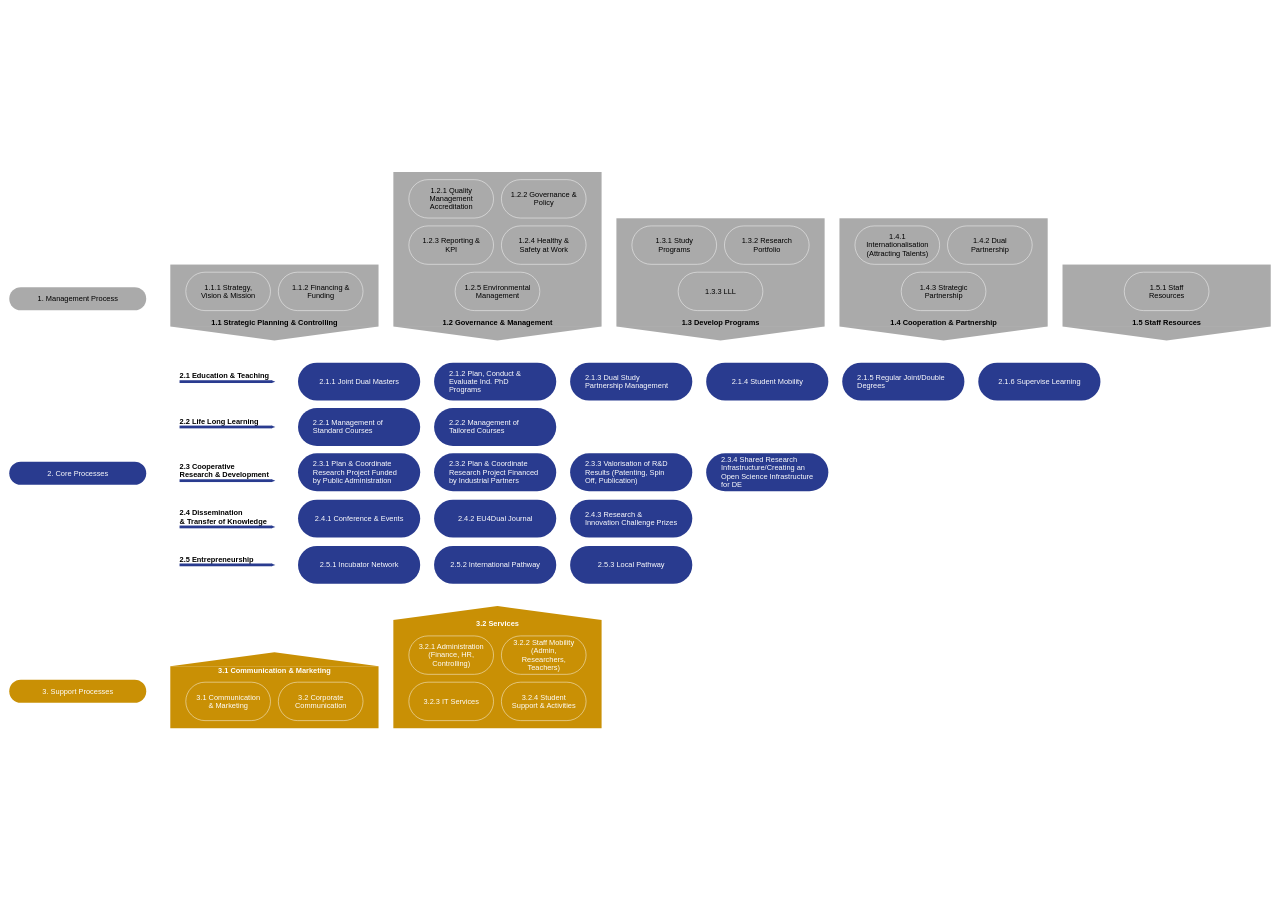
==== index.html @ f0739331 "Added links" ====
<!-- <!DOCTYPE html>
<html lang="en">
   <head>
      <meta charset="UTF-8">
      <meta name="viewport" content="width=device-width, initial-scale=1.0">
      <style>
         :root { font-family: Arial; }
         #hax { margin-bottom: 65px; }
         #hax-2 { margin-bottom: 55px; }
         * { --background-gray: #00000055; --background-yellow: #c99005; }
         a { all: unset; cursor: pointer; transition: all 0.1s ease-in-out; }
         a:hover { transform: scale(110%); box-shadow: 0px 0px 10px white; }
         p { margin: 0; padding: 0; }
         .page { display: grid; width: 100vw; grid-template-columns: 300px 1fr; gap: 3rem; }
         .chapter { padding: 16px 48px; border-radius: 3rem; background-color: var(--background-gray); margin: auto 0px; text-align: center; width: 200px; }
         .title-row { display: flex; flex-direction: row; gap: 32px; align-items: flex-end;}
         .rectangle { width: 450px; background-color: var(--background-gray); display: flex; flex-direction: column; text-align: center; }
         .rectangle-a { width: 450px; background-color: var(--background-yellow); display: flex; flex-direction: column; text-align: center; color: white; }
         .content { padding: 16px; display: flex; flex-direction: row; flex-wrap: wrap; justify-content: center; gap: 16px; }
         .content > a { border: 1px solid white; width: 500px; height: 50px; padding: 16px; border-radius: 3rem; max-width: 150px; display: flex; justify-content: center; align-items: center; }       .triangle { width: 0; height: 0; border-top: 30px solid var(--background-gray); border-right: 225px solid transparent; border-bottom: 0px solid transparent; border-left: 225px solid transparent; }
         .triangle-a { width: 0; height: 0; border-top: 0px solid transparent; border-right: 225px solid transparent; border-bottom: 30px solid var(--background-yellow); border-left: 225px solid transparent; }
         .whatever { display: flex; flex-direction: column; gap: 16px; }
         .whatever-line { display: flex; flex-direction: row; gap: 30px; }
         .whatever-title { display: flex; flex-direction: column; margin: 20px; }
         .whatever-decoration { display: flex; flex-direction: row; }
         .whatever-rect { width: 200px; height: 6px; background-color: #293b8f; }
         .whatever-triangle { width: 0; height: 0; border-top: 0px solid transparent; border-right: 3px solid transparent; border-bottom: 8px solid #293b8f; border-left: 3px solid transparent; transform: rotate(90deg) translateX(-1px); }
         .whatever-content { background-color: #293b8f; display: flex; align-items: center; justify-content: center; padding: 16px 32px; border-radius: 3rem; width: 200px; height: 50px; color: white; }
      </style>
   </head>
   <body>
      <section class="page">
         <a class="chapter" id="hax">1. Management Process</a>
         <div class="title-row">
            <div class="title-item">
               <div class="rectangle">
                  <div class="content">
                     <a href="#">1.1.1 Strategy, Vision & Mission</a>
                     <a href="#">1.1.2 Financing & Funding</a>
                  </div>
                  <p><b>1.1 Strategic Planning & Controlling</b></p>
               </div>
               <div class='triangle'></div>
            </div>
            <div class="title-item">
               <div class="rectangle">
                  <div class="content">
                     <a href="#">1.2.1 Quality Management Accreditation</a>
                     <a href="#">1.2.2 Governance & Policy</a>
                     <a href="#">1.2.3 Reporting & KPI</a>
                     <a href="#">1.2.4 Healthy & Safety at Work</a>
                     <a href="#">1.2.5 Environmental Management</a>
                  </div>
                  <p><b>1.2 Governance & Management</b></p>
               </div>
               <div class='triangle'></div>
            </div>
            <div class="title-item">
               <div class="rectangle">
                  <div class="content">
                     <a href="#">1.3.1 Study Programs</a>
                     <a href="#">1.3.2 Research Portfolio</a>
                     <a href="#">1.3.3 LLL</a>
                  </div>
                  <p><b>1.3 Develop Programs</b></p>
               </div>
               <div class='triangle'></div>
            </div>
            <div class="title-item">
               <div class="rectangle">
                  <div class="content">
                     <a href="#">1.4.1 Internationalisation (Attracting Talents)</a>
                     <a href="#">1.4.2 Dual Partnership</a>
                     <a href="#">1.4.3 Strategic Partnership</a>
                  </div>
                  <p><b>1.4 Cooperation & Partnership</b></p>
               </div>
               <div class='triangle'></div>
            </div>
            <div class="title-item">
               <div class="rectangle">
                  <div class="content">
                     <a href="#">1.5.1 Staff Resources</a>
                  </div>
                  <p><b>1.5 Staff Resources</b></p>
               </div>
               <div class='triangle'></div>
            </div>
         </div>
         <a class="chapter" style="background-color: #293b8f; color: white">2. Core Processes</a>
         <div class="whatever">
            <div class="whatever-line">
               <div class="whatever-title">
                  <p><b>2.1 Education & Teaching</b></p>
                  <div class="whatever-decoration">
                     <div class="whatever-rect"></div>
                     <div class="whatever-triangle"></div>
                  </div>
               </div>
               <a class="whatever-content">2.1.1 Joint Dual Masters</a>
               <a class="whatever-content">2.1.2 Plan, Conduct & Evaluate Ind. PhD Programs</a>
               <a class="whatever-content">2.1.3 Dual Study Partnership Management</a>
               <a class="whatever-content">2.1.4 Student Mobility</a>
               <a class="whatever-content">2.1.5 Regular Joint/Double Degrees</a>
               <a class="whatever-content">2.1.6 Supervise Learning</a>
            </div>
            <div class="whatever-line">
               <div class="whatever-title">
                  <p><b>2.2 Life Long Learning</b></p>
                  <div class="whatever-decoration">
                     <div class="whatever-rect"></div>
                     <div class="whatever-triangle"></div>
                  </div>
               </div>
               <a class="whatever-content">2.2.1 Management of Standard Courses</a>
               <a class="whatever-content">2.2.2 Management of Tailored Courses</a>
            </div>
            <div class="whatever-line">
               <div class="whatever-title">
                  <p><b>2.3 Cooperative <br>Research & Development</b></p>
                  <div class="whatever-decoration">
                     <div class="whatever-rect"></div>
                     <div class="whatever-triangle"></div>
                  </div>
               </div>
               <a class="whatever-content">2.3.1 Plan & Coordinate Research Project Funded by Public Administration</a>
               <a class="whatever-content">2.3.2 Plan & Coordinate Research Project Financed by Industrial Partners</a>
               <a class="whatever-content">2.3.3 Valorisation of R&D Results (Patenting, Spin Off, Publication)</a>
               <a class="whatever-content">2.3.4 Shared Research Infrastructure/Creating an Open Science Infrastructure for DE</a>
            </div>
            <div class="whatever-line">
               <div class="whatever-title">
                  <p><b>2.4 Dissemination <br>& Transfer of Knowledge</b></p>
                  <div class="whatever-decoration">
                     <div class="whatever-rect"></div>
                     <div class="whatever-triangle"></div>
                  </div>
               </div>
               <a class="whatever-content">2.4.1 Conference & Events</a>
               <a class="whatever-content">2.4.2 EU4Dual Journal</a>
               <a class="whatever-content">2.4.3 Research & Innovation Challenge Prizes</a>
            </div>
            <div class="whatever-line">
               <div class="whatever-title">
                  <p><b>2.5 Entrepreneurship</b></p>
                  <div class="whatever-decoration">
                     <div class="whatever-rect"></div>
                     <div class="whatever-triangle"></div>
                  </div>
               </div>
               <a class="whatever-content">2.5.1 Incubator Network</a>
               <a class="whatever-content">2.5.2 International Pathway</a>
               <a class="whatever-content">2.5.3 Local Pathway</a>
            </div>
         </div>
         <a class="chapter" id="hax-2" style="background-color: #c99005; color: white">3. Support Processes</a>
         <div class="title-row">
            <div class="title-item">
               <div class='triangle-a'></div>
               <div class="rectangle-a">
                  <p><b>3.1 Communication & Marketing</b></p>
                  <div class="content">
                     <a href="#">3.1 Communication & Marketing</a>
                     <a href="#">3.2 Corporate Communication</a>
                  </div>
               </div>
            </div>
            <div class="title-item">
               <div class='triangle-a'></div>
               <div class="rectangle-a">
                  <p><b>3.2 Services</b></p>
                  <div class="content">
                     <a href="#">3.2.1 Administration (Finance, HR, Controlling)</a>
                     <a href="#">3.2.2 Staff Mobility (Admin, Researchers, Teachers)</a>
                     <a href="#">3.2.3 IT Services</a>
                     <a href="#">3.2.4 Student Support & Activities</a>
                  </div>
               </div>
            </div>
         </div>
      </section>
   </body>
</html> -->
<!DOCTYPE html>
<html lang="en">
   <head>
      <meta charset="UTF-8">
      <meta name="viewport" content="width=device-width, initial-scale=1.0">
      <style>
         :root { font-family: Arial; }
         #hax { margin-bottom: 65px; }
         #hax-2 { margin-bottom: 55px; }
         * { --background-gray: #00000055; --background-yellow: #c99005; }
         a { all: unset; cursor: pointer; transition: all 0.1s ease-in-out; }
         a:hover { transform: scale(110%); box-shadow: 0px 0px 10px white; }
         p { margin: 0; padding: 0; }
         .container { width: 100vw; height: 100vh; display: flex; justify-content: center; align-items: center; overflow: hidden; }
         .page { display: grid; grid-template-columns: 300px 1fr; gap: 3rem; transform-origin: top left; }
         .chapter { padding: 16px 48px; border-radius: 3rem; background-color: var(--background-gray); margin: auto 0px; text-align: center; width: 200px; }
         .title-row { display: flex; flex-direction: row; gap: 32px; align-items: flex-end;}
         .rectangle { width: 450px; background-color: var(--background-gray); display: flex; flex-direction: column; text-align: center; }
         .rectangle-a { width: 450px; background-color: var(--background-yellow); display: flex; flex-direction: column; text-align: center; color: white; }
         .content { padding: 16px; display: flex; flex-direction: row; flex-wrap: wrap; justify-content: center; gap: 16px; }
         .content > a { border: 1px solid white; width: 500px; height: 50px; padding: 16px; border-radius: 3rem; max-width: 150px; display: flex; justify-content: center; align-items: center; }       
         .triangle { width: 0; height: 0; border-top: 30px solid var(--background-gray); border-right: 225px solid transparent; border-bottom: 0px solid transparent; border-left: 225px solid transparent; }
         .triangle-a { width: 0; height: 0; border-top: 0px solid transparent; border-right: 225px solid transparent; border-bottom: 30px solid var(--background-yellow); border-left: 225px solid transparent; }
         .whatever { display: flex; flex-direction: column; gap: 16px; }
         .whatever-line { display: flex; flex-direction: row; gap: 30px; }
         .whatever-title { display: flex; flex-direction: column; margin: 20px; }
         .whatever-decoration { display: flex; flex-direction: row; }
         .whatever-rect { width: 200px; height: 6px; background-color: #293b8f; }
         .whatever-triangle { width: 0; height: 0; border-top: 0px solid transparent; border-right: 3px solid transparent; border-bottom: 8px solid #293b8f; border-left: 3px solid transparent; transform: rotate(90deg) translateX(-1px); }
         .whatever-content { background-color: #293b8f; display: flex; align-items: center; justify-content: center; padding: 16px 32px; border-radius: 3rem; width: 200px; height: 50px; color: white; }
      </style>
   </head>
   <body style="overflow: hidden;">
      <div class="container">
        <section class="page" id="diagram" style="position: absolute; padding-left: 20px; padding-right: 20px;">
            <a class="chapter" id="hax">1. Management Process</a>
            <div class="title-row">
               <div class="title-item">
                  <div class="rectangle">
                     <div class="content">
                        <a target="_blank" href="https://fileshare.knowledgeinnovation.eu/external/9c829ee60c27e5a5b0c30c950144b59357e174e1a0d442379db42cd307d05ef1">1.1.1 Strategy, Vision & Mission</a>
                        <a href="#">1.1.2 Financing & Funding</a>
                     </div>
                     <p><b>1.1 Strategic Planning & Controlling</b></p>
                  </div>
                  <div class='triangle'></div>
               </div>
               <div class="title-item">
                  <div class="rectangle">
                     <div class="content">
                        <a href="#">1.2.1 Quality Management Accreditation</a>
                        <a href="#">1.2.2 Governance & Policy</a>
                        <a href="#">1.2.3 Reporting & KPI</a>
                        <a href="#">1.2.4 Healthy & Safety at Work</a>
                        <a href="#">1.2.5 Environmental Management</a>
                     </div>
                     <p><b>1.2 Governance & Management</b></p>
                  </div>
                  <div class='triangle'></div>
               </div>
               <div class="title-item">
                  <div class="rectangle">
                     <div class="content">
                        <a href="#">1.3.1 Study Programs</a>
                        <a href="#">1.3.2 Research Portfolio</a>
                        <a href="#">1.3.3 LLL</a>
                     </div>
                     <p><b>1.3 Develop Programs</b></p>
                  </div>
                  <div class='triangle'></div>
               </div>
               <div class="title-item">
                  <div class="rectangle">
                     <div class="content">
                        <a href="#">1.4.1 Internationalisation (Attracting Talents)</a>
                        <a href="#">1.4.2 Dual Partnership</a>
                        <a href="#">1.4.3 Strategic Partnership</a>
                     </div>
                     <p><b>1.4 Cooperation & Partnership</b></p>
                  </div>
                  <div class='triangle'></div>
               </div>
               <div class="title-item">
                  <div class="rectangle">
                     <div class="content">
                        <a href="#">1.5.1 Staff Resources</a>
                     </div>
                     <p><b>1.5 Staff Resources</b></p>
                  </div>
                  <div class='triangle'></div>
               </div>
            </div>
            <a class="chapter" style="background-color: #293b8f; color: white">2. Core Processes</a>
            <div class="whatever">
               <div class="whatever-line">
                  <div class="whatever-title">
                     <p><b>2.1 Education & Teaching</b></p>
                     <div class="whatever-decoration">
                        <div class="whatever-rect"></div>
                        <div class="whatever-triangle"></div>
                     </div>
                  </div>
                  <a target="_blank" class="whatever-content" href="https://fileshare.knowledgeinnovation.eu/external/0abb8feab24b6436a7f4e8a55a66211ab45d8152b959b7ec913cce53908d72fc">2.1.1 Joint Dual Masters</a>
                  <a class="whatever-content">2.1.2 Plan, Conduct & Evaluate Ind. PhD Programs</a>
                  <a class="whatever-content">2.1.3 Dual Study Partnership Management</a>
                  <a class="whatever-content">2.1.4 Student Mobility</a>
                  <a class="whatever-content">2.1.5 Regular Joint/Double Degrees</a>
                  <a class="whatever-content">2.1.6 Supervise Learning</a>
               </div>
               <div class="whatever-line">
                  <div class="whatever-title">
                     <p><b>2.2 Life Long Learning</b></p>
                     <div class="whatever-decoration">
                        <div class="whatever-rect"></div>
                        <div class="whatever-triangle"></div>
                     </div>
                  </div>
                  <a class="whatever-content">2.2.1 Management of Standard Courses</a>
                  <a class="whatever-content">2.2.2 Management of Tailored Courses</a>
               </div>
               <div class="whatever-line">
                  <div class="whatever-title">
                     <p><b>2.3 Cooperative <br>Research & Development</b></p>
                     <div class="whatever-decoration">
                        <div class="whatever-rect"></div>
                        <div class="whatever-triangle"></div>
                     </div>
                  </div>
                  <a class="whatever-content">2.3.1 Plan & Coordinate Research Project Funded by Public Administration</a>
                  <a class="whatever-content">2.3.2 Plan & Coordinate Research Project Financed by Industrial Partners</a>
                  <a class="whatever-content">2.3.3 Valorisation of R&D Results (Patenting, Spin Off, Publication)</a>
                  <a class="whatever-content">2.3.4 Shared Research Infrastructure/Creating an Open Science Infrastructure for DE</a>
               </div>
               <div class="whatever-line">
                  <div class="whatever-title">
                     <p><b>2.4 Dissemination <br>& Transfer of Knowledge</b></p>
                     <div class="whatever-decoration">
                        <div class="whatever-rect"></div>
                        <div class="whatever-triangle"></div>
                     </div>
                  </div>
                  <a class="whatever-content">2.4.1 Conference & Events</a>
                  <a class="whatever-content">2.4.2 EU4Dual Journal</a>
                  <a class="whatever-content">2.4.3 Research & Innovation Challenge Prizes</a>
               </div>
               <div class="whatever-line">
                  <div class="whatever-title">
                     <p><b>2.5 Entrepreneurship</b></p>
                     <div class="whatever-decoration">
                        <div class="whatever-rect"></div>
                        <div class="whatever-triangle"></div>
                     </div>
                  </div>
                  <a class="whatever-content">2.5.1 Incubator Network</a>
                  <a class="whatever-content">2.5.2 International Pathway</a>
                  <a class="whatever-content">2.5.3 Local Pathway</a>
               </div>
            </div>
            <a class="chapter" id="hax-2" style="background-color: #c99005; color: white">3. Support Processes</a>
            <div class="title-row">
               <div class="title-item">
                  <div class='triangle-a'></div>
                  <div class="rectangle-a">
                     <p><b>3.1 Communication & Marketing</b></p>
                     <div class="content">
                        <a href="#">3.1 Communication & Marketing</a>
                        <a href="#">3.2 Corporate Communication</a>
                     </div>
                  </div>
               </div>
               <div class="title-item">
                  <div class='triangle-a'></div>
                  <div class="rectangle-a">
                     <p><b>3.2 Services</b></p>
                     <div class="content">
                        <a href="#">3.2.1 Administration (Finance, HR, Controlling)</a>
                        <a href="#">3.2.2 Staff Mobility (Admin, Researchers, Teachers)</a>
                        <a href="#">3.2.3 IT Services</a>
                        <a href="#">3.2.4 Student Support & Activities</a>
                     </div>
                  </div>
               </div>
            </div>
         </section>
      </div>
      <script>
        function resizeDiagram() {
            const diagram = document.getElementById('diagram');
            const container = document.querySelector('.container');
            
            const scaleX = container.clientWidth / diagram.scrollWidth;
            const scaleY = container.clientHeight / diagram.scrollHeight;
            const scale = Math.min(scaleX, scaleY);
            
            diagram.style.transform = `scale(${scale})`;
            diagram.style.left = `${(container.clientWidth - diagram.scrollWidth * scale) / 2}px`;
            diagram.style.top = `${(container.clientHeight - diagram.scrollHeight * scale) / 2}px`;
        }

        window.addEventListener('resize', resizeDiagram);
        window.addEventListener('load', resizeDiagram);
      </script>
   </body>
</html>
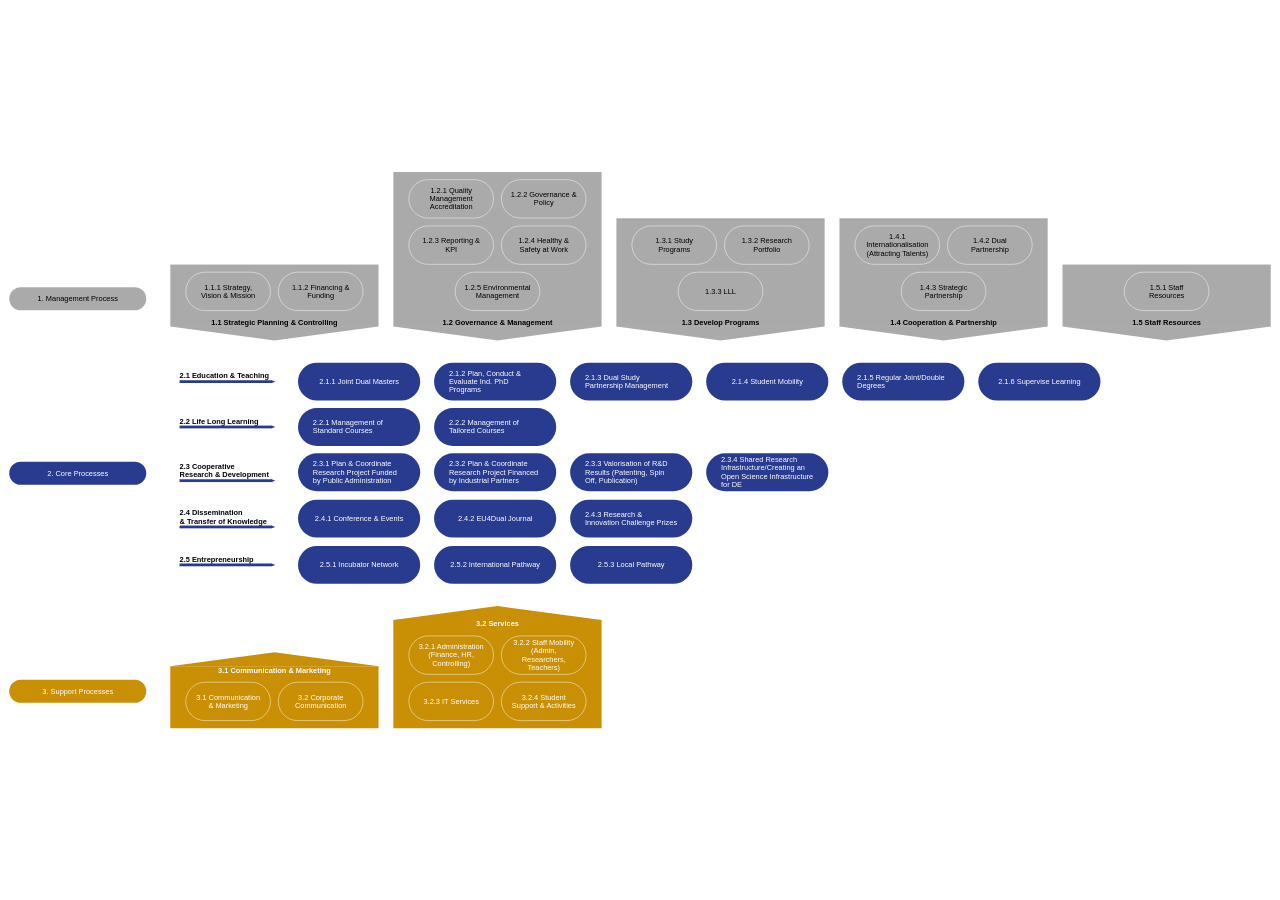
==== commit 979ba5c6: "Added modal" ====
--- a/index.html
+++ b/index.html
@@ -183,190 +183,217 @@
 </html> -->
 <!DOCTYPE html>
 <html lang="en">
-   <head>
-      <meta charset="UTF-8">
-      <meta name="viewport" content="width=device-width, initial-scale=1.0">
-      <style>
-         :root { font-family: Arial; }
-         #hax { margin-bottom: 65px; }
-         #hax-2 { margin-bottom: 55px; }
-         * { --background-gray: #00000055; --background-yellow: #c99005; }
-         a { all: unset; cursor: pointer; transition: all 0.1s ease-in-out; }
-         a:hover { transform: scale(110%); box-shadow: 0px 0px 10px white; }
-         p { margin: 0; padding: 0; }
-         .container { width: 100vw; height: 100vh; display: flex; justify-content: center; align-items: center; overflow: hidden; }
-         .page { display: grid; grid-template-columns: 300px 1fr; gap: 3rem; transform-origin: top left; }
-         .chapter { padding: 16px 48px; border-radius: 3rem; background-color: var(--background-gray); margin: auto 0px; text-align: center; width: 200px; }
-         .title-row { display: flex; flex-direction: row; gap: 32px; align-items: flex-end;}
-         .rectangle { width: 450px; background-color: var(--background-gray); display: flex; flex-direction: column; text-align: center; }
-         .rectangle-a { width: 450px; background-color: var(--background-yellow); display: flex; flex-direction: column; text-align: center; color: white; }
-         .content { padding: 16px; display: flex; flex-direction: row; flex-wrap: wrap; justify-content: center; gap: 16px; }
-         .content > a { border: 1px solid white; width: 500px; height: 50px; padding: 16px; border-radius: 3rem; max-width: 150px; display: flex; justify-content: center; align-items: center; }       
-         .triangle { width: 0; height: 0; border-top: 30px solid var(--background-gray); border-right: 225px solid transparent; border-bottom: 0px solid transparent; border-left: 225px solid transparent; }
-         .triangle-a { width: 0; height: 0; border-top: 0px solid transparent; border-right: 225px solid transparent; border-bottom: 30px solid var(--background-yellow); border-left: 225px solid transparent; }
-         .whatever { display: flex; flex-direction: column; gap: 16px; }
-         .whatever-line { display: flex; flex-direction: row; gap: 30px; }
-         .whatever-title { display: flex; flex-direction: column; margin: 20px; }
-         .whatever-decoration { display: flex; flex-direction: row; }
-         .whatever-rect { width: 200px; height: 6px; background-color: #293b8f; }
-         .whatever-triangle { width: 0; height: 0; border-top: 0px solid transparent; border-right: 3px solid transparent; border-bottom: 8px solid #293b8f; border-left: 3px solid transparent; transform: rotate(90deg) translateX(-1px); }
-         .whatever-content { background-color: #293b8f; display: flex; align-items: center; justify-content: center; padding: 16px 32px; border-radius: 3rem; width: 200px; height: 50px; color: white; }
-      </style>
-   </head>
-   <body style="overflow: hidden;">
-      <div class="container">
-        <section class="page" id="diagram" style="position: absolute; padding-left: 20px; padding-right: 20px;">
+<head>
+    <meta charset="UTF-8">
+    <meta name="viewport" content="width=device-width, initial-scale=1.0">
+    <title>Process Diagram with Links</title>
+    <style>
+      :root { font-family: Arial; }
+      #hax { margin-bottom: 65px; }
+      #hax-2 { margin-bottom: 55px; }
+      * { --background-gray: #00000055; --background-yellow: #c99005; box-sizing: border-box; margin: 0; padding: 0; }
+      a { all: unset; cursor: pointer; transition: all 0.1s ease-in-out; }
+      a:hover { transform: scale(110%); box-shadow: 0px 0px 10px white; }
+      p { margin: 0; padding: 0; }
+      .container { width: 100vw; height: 100vh; display: flex; justify-content: center; align-items: center; overflow: hidden; }
+      .page { display: grid; grid-template-columns: 300px 1fr; gap: 3rem; transform-origin: top left; position: absolute; padding-left: 20px; padding-right: 20px; }
+      .chapter { padding: 16px 48px; border-radius: 3rem; background-color: var(--background-gray); margin: auto 0px; text-align: center; width: 200px; }
+      .title-row { display: flex; flex-direction: row; gap: 32px; align-items: flex-end; }
+      .rectangle { width: 450px; background-color: var(--background-gray); display: flex; flex-direction: column; text-align: center; }
+      .rectangle-a { width: 450px; background-color: var(--background-yellow); display: flex; flex-direction: column; text-align: center; color: white; }
+      .content { padding: 16px; display: flex; flex-direction: row; flex-wrap: wrap; justify-content: center; gap: 16px; }
+      .content > a { border: 1px solid white; width: 500px; height: 50px; padding: 16px; border-radius: 3rem; max-width: 150px; display: flex; justify-content: center; align-items: center; }
+      .triangle { width: 0; height: 0; border-top: 30px solid var(--background-gray); border-right: 225px solid transparent; border-bottom: 0px solid transparent; border-left: 225px solid transparent; }
+      .triangle-a { width: 0; height: 0; border-top: 0px solid transparent; border-right: 225px solid transparent; border-bottom: 30px solid var(--background-yellow); border-left: 225px solid transparent; }
+      .whatever { display: flex; flex-direction: column; gap: 16px; }
+      .whatever-line { display: flex; flex-direction: row; gap: 30px; }
+      .whatever-title { display: flex; flex-direction: column; margin: 20px; }
+      .whatever-decoration { display: flex; flex-direction: row; }
+      .whatever-rect { width: 200px; height: 6px; background-color: #293b8f; }
+      .whatever-triangle { width: 0; height: 0; border-top: 0px solid transparent; border-right: 3px solid transparent; border-bottom: 8px solid #293b8f; border-left: 3px solid transparent; transform: rotate(90deg) translateX(-1px); }
+      .whatever-content { background-color: #293b8f; display: flex; align-items: center; justify-content: center; padding: 16px 32px; border-radius: 3rem; width: 200px; height: 50px; color: white; }
+      #linkModal {
+        display: none; position: fixed; z-index: 1000; left: 0; top: 0; width: 100%; height: 100%; background-color: rgba(0,0,0,0.5); justify-content: center; align-items: center;
+      }
+      .modal-content {
+        background-color: white; padding: 20px; border-radius: 10px; width: 90%; max-width: 500px; max-height: 80%; overflow-y: auto; position: relative; box-shadow: 0 4px 6px rgba(0,0,0,0.1);
+      }
+      .modal-close {
+        position: absolute; top: 10px; right: 10px; font-size: 24px; color: #888; cursor: pointer; transition: color 0.3s ease;
+      }
+      .modal-close:hover { color: #333; }
+      .modal-links { display: flex; flex-direction: column; gap: 10px; margin-top: 20px; }
+      .modal-link { background-color: #f1f1f1; padding: 10px; border-radius: 5px; display: flex; justify-content: space-between; align-items: center; transition: background-color 0.3s ease; }
+      .modal-link:hover { background-color: #e1e1e1; }
+      .modal-link a { color: #0066cc; text-decoration: underline; cursor: pointer; margin-right: 10px; transition: color 0.3s ease; }
+      .modal-link a:hover { color: #004080; }
+   </style>
+</head>
+<body>
+    <div class="container">
+        <section class="page" id="diagram">
             <a class="chapter" id="hax">1. Management Process</a>
             <div class="title-row">
-               <div class="title-item">
-                  <div class="rectangle">
-                     <div class="content">
-                        <a target="_blank" href="https://fileshare.knowledgeinnovation.eu/external/9c829ee60c27e5a5b0c30c950144b59357e174e1a0d442379db42cd307d05ef1">1.1.1 Strategy, Vision & Mission</a>
-                        <a href="#">1.1.2 Financing & Funding</a>
-                     </div>
-                     <p><b>1.1 Strategic Planning & Controlling</b></p>
-                  </div>
-                  <div class='triangle'></div>
-               </div>
-               <div class="title-item">
-                  <div class="rectangle">
-                     <div class="content">
-                        <a href="#">1.2.1 Quality Management Accreditation</a>
-                        <a href="#">1.2.2 Governance & Policy</a>
-                        <a href="#">1.2.3 Reporting & KPI</a>
-                        <a href="#">1.2.4 Healthy & Safety at Work</a>
-                        <a href="#">1.2.5 Environmental Management</a>
-                     </div>
-                     <p><b>1.2 Governance & Management</b></p>
-                  </div>
-                  <div class='triangle'></div>
-               </div>
-               <div class="title-item">
-                  <div class="rectangle">
-                     <div class="content">
-                        <a href="#">1.3.1 Study Programs</a>
-                        <a href="#">1.3.2 Research Portfolio</a>
-                        <a href="#">1.3.3 LLL</a>
-                     </div>
-                     <p><b>1.3 Develop Programs</b></p>
-                  </div>
-                  <div class='triangle'></div>
-               </div>
-               <div class="title-item">
-                  <div class="rectangle">
-                     <div class="content">
-                        <a href="#">1.4.1 Internationalisation (Attracting Talents)</a>
-                        <a href="#">1.4.2 Dual Partnership</a>
-                        <a href="#">1.4.3 Strategic Partnership</a>
-                     </div>
-                     <p><b>1.4 Cooperation & Partnership</b></p>
-                  </div>
-                  <div class='triangle'></div>
-               </div>
-               <div class="title-item">
-                  <div class="rectangle">
-                     <div class="content">
-                        <a href="#">1.5.1 Staff Resources</a>
-                     </div>
-                     <p><b>1.5 Staff Resources</b></p>
-                  </div>
-                  <div class='triangle'></div>
-               </div>
+                <div class="title-item">
+                    <div class="rectangle">
+                        <div class="content">
+                            <a data-key="1.1.1" target="_blank" href="https://fileshare.knowledgeinnovation.eu/external/b587c12c68248e792af0cd99806b8de2a6d958f7f4430152c05e2ea12c6bc5f3">1.1.1 Strategy, Vision & Mission</a>
+                            <a href="#">1.1.2 Financing & Funding</a>
+                        </div>
+                        <p><b>1.1 Strategic Planning & Controlling</b></p>
+                    </div>
+                    <div class='triangle'></div>
+                </div>
+                <div class="title-item">
+                    <div class="rectangle">
+                        <div class="content">
+                            <a href="#">1.2.1 Quality Management Accreditation</a>
+                            <a data-key="1.2.2" target="_blank" href="https://fileshare.knowledgeinnovation.eu/external/050dc7006d71ec555f87d5dc7ec9e70d5518cea17c7914e35cddfc36fe07c246">1.2.2 Governance & Policy</a>
+                            <a href="#">1.2.3 Reporting & KPI</a>
+                            <a href="#">1.2.4 Healthy & Safety at Work</a>
+                            <a href="#">1.2.5 Environmental Management</a>
+                        </div>
+                        <p><b>1.2 Governance & Management</b></p>
+                    </div>
+                    <div class='triangle'></div>
+                </div>
+                <div class="title-item">
+                    <div class="rectangle">
+                        <div class="content">
+                            <a href="#">1.3.1 Study Programs</a>
+                            <a href="#">1.3.2 Research Portfolio</a>
+                            <a href="#">1.3.3 LLL</a>
+                        </div>
+                        <p><b>1.3 Develop Programs</b></p>
+                    </div>
+                    <div class='triangle'></div>
+                </div>
+                <div class="title-item">
+                    <div class="rectangle">
+                        <div class="content">
+                            <a href="#">1.4.1 Internationalisation (Attracting Talents)</a>
+                            <a href="#">1.4.2 Dual Partnership</a>
+                            <a href="#">1.4.3 Strategic Partnership</a>
+                        </div>
+                        <p><b>1.4 Cooperation & Partnership</b></p>
+                    </div>
+                    <div class='triangle'></div>
+                </div>
+                <div class="title-item">
+                    <div class="rectangle">
+                        <div class="content">
+                            <a href="#">1.5.1 Staff Resources</a>
+                        </div>
+                        <p><b>1.5 Staff Resources</b></p>
+                    </div>
+                    <div class='triangle'></div>
+                </div>
             </div>
             <a class="chapter" style="background-color: #293b8f; color: white">2. Core Processes</a>
             <div class="whatever">
-               <div class="whatever-line">
-                  <div class="whatever-title">
-                     <p><b>2.1 Education & Teaching</b></p>
-                     <div class="whatever-decoration">
-                        <div class="whatever-rect"></div>
-                        <div class="whatever-triangle"></div>
-                     </div>
-                  </div>
-                  <a target="_blank" class="whatever-content" href="https://fileshare.knowledgeinnovation.eu/external/0abb8feab24b6436a7f4e8a55a66211ab45d8152b959b7ec913cce53908d72fc">2.1.1 Joint Dual Masters</a>
-                  <a class="whatever-content">2.1.2 Plan, Conduct & Evaluate Ind. PhD Programs</a>
-                  <a class="whatever-content">2.1.3 Dual Study Partnership Management</a>
-                  <a class="whatever-content">2.1.4 Student Mobility</a>
-                  <a class="whatever-content">2.1.5 Regular Joint/Double Degrees</a>
-                  <a class="whatever-content">2.1.6 Supervise Learning</a>
-               </div>
-               <div class="whatever-line">
-                  <div class="whatever-title">
-                     <p><b>2.2 Life Long Learning</b></p>
-                     <div class="whatever-decoration">
-                        <div class="whatever-rect"></div>
-                        <div class="whatever-triangle"></div>
-                     </div>
-                  </div>
-                  <a class="whatever-content">2.2.1 Management of Standard Courses</a>
-                  <a class="whatever-content">2.2.2 Management of Tailored Courses</a>
-               </div>
-               <div class="whatever-line">
-                  <div class="whatever-title">
-                     <p><b>2.3 Cooperative <br>Research & Development</b></p>
-                     <div class="whatever-decoration">
-                        <div class="whatever-rect"></div>
-                        <div class="whatever-triangle"></div>
-                     </div>
-                  </div>
-                  <a class="whatever-content">2.3.1 Plan & Coordinate Research Project Funded by Public Administration</a>
-                  <a class="whatever-content">2.3.2 Plan & Coordinate Research Project Financed by Industrial Partners</a>
-                  <a class="whatever-content">2.3.3 Valorisation of R&D Results (Patenting, Spin Off, Publication)</a>
-                  <a class="whatever-content">2.3.4 Shared Research Infrastructure/Creating an Open Science Infrastructure for DE</a>
-               </div>
-               <div class="whatever-line">
-                  <div class="whatever-title">
-                     <p><b>2.4 Dissemination <br>& Transfer of Knowledge</b></p>
-                     <div class="whatever-decoration">
-                        <div class="whatever-rect"></div>
-                        <div class="whatever-triangle"></div>
-                     </div>
-                  </div>
-                  <a class="whatever-content">2.4.1 Conference & Events</a>
-                  <a class="whatever-content">2.4.2 EU4Dual Journal</a>
-                  <a class="whatever-content">2.4.3 Research & Innovation Challenge Prizes</a>
-               </div>
-               <div class="whatever-line">
-                  <div class="whatever-title">
-                     <p><b>2.5 Entrepreneurship</b></p>
-                     <div class="whatever-decoration">
-                        <div class="whatever-rect"></div>
-                        <div class="whatever-triangle"></div>
-                     </div>
-                  </div>
-                  <a class="whatever-content">2.5.1 Incubator Network</a>
-                  <a class="whatever-content">2.5.2 International Pathway</a>
-                  <a class="whatever-content">2.5.3 Local Pathway</a>
-               </div>
+                <div class="whatever-line">
+                    <div class="whatever-title">
+                        <p><b>2.1 Education & Teaching</b></p>
+                        <div class="whatever-decoration">
+                            <div class="whatever-rect"></div>
+                            <div class="whatever-triangle"></div>
+                        </div>
+                    </div>
+                    <a data-key="2.1.1" target="_blank" class="whatever-content" href="https://fileshare.knowledgeinnovation.eu/external/e97f978605a9378744b12cbf399be72f5417968731012fa6cbaba03312016c80">2.1.1 Joint Dual Masters</a>
+                    <a class="whatever-content">2.1.2 Plan, Conduct & Evaluate Ind. PhD Programs</a>
+                    <a class="whatever-content">2.1.3 Dual Study Partnership Management</a>
+                    <a class="whatever-content">2.1.4 Student Mobility</a>
+                    <a class="whatever-content">2.1.5 Regular Joint/Double Degrees</a>
+                    <a class="whatever-content">2.1.6 Supervise Learning</a>
+                </div>
+                <div class="whatever-line">
+                    <div class="whatever-title">
+                        <p><b>2.2 Life Long Learning</b></p>
+                        <div class="whatever-decoration">
+                            <div class="whatever-rect"></div>
+                            <div class="whatever-triangle"></div>
+                        </div>
+                    </div>
+                    <a data-key="2.2.1" target="_blank" class="whatever-content" href="https://fileshare.knowledgeinnovation.eu/external/06f22ed6d09f690c40f06ab558d63f2e69f3c1742e40fa6645feda421753c903">2.2.1 Management of Standard Courses</a>
+                    <a class="whatever-content">2.2.2 Management of Tailored Courses</a>
+                </div>
+                <div class="whatever-line">
+                    <div class="whatever-title">
+                        <p><b>2.3 Cooperative <br>Research & Development</b></p>
+                        <div class="whatever-decoration">
+                            <div class="whatever-rect"></div>
+                            <div class="whatever-triangle"></div>
+                        </div>
+                    </div>
+                    <a class="whatever-content">2.3.1 Plan & Coordinate Research Project Funded by Public Administration</a>
+                    <a class="whatever-content">2.3.2 Plan & Coordinate Research Project Financed by Industrial Partners</a>
+                    <a class="whatever-content">2.3.3 Valorisation of R&D Results (Patenting, Spin Off, Publication)</a>
+                    <a class="whatever-content">2.3.4 Shared Research Infrastructure/Creating an Open Science Infrastructure for DE</a>
+                </div>
+                <div class="whatever-line">
+                    <div class="whatever-title">
+                        <p><b>2.4 Dissemination <br>& Transfer of Knowledge</b></p>
+                        <div class="whatever-decoration">
+                            <div class="whatever-rect"></div>
+                            <div class="whatever-triangle"></div>
+                        </div>
+                    </div>
+                    <a class="whatever-content">2.4.1 Conference & Events</a>
+                    <a class="whatever-content">2.4.2 EU4Dual Journal</a>
+                    <a class="whatever-content">2.4.3 Research & Innovation Challenge Prizes</a>
+                </div>
+                <div class="whatever-line">
+                    <div class="whatever-title">
+                        <p><b>2.5 Entrepreneurship</b></p>
+                        <div class="whatever-decoration">
+                            <div class="whatever-rect"></div>
+                            <div class="whatever-triangle"></div>
+                        </div>
+                    </div>
+                    <a class="whatever-content">2.5.1 Incubator Network</a>
+                    <a class="whatever-content">2.5.2 International Pathway</a>
+                    <a class="whatever-content">2.5.3 Local Pathway</a>
+                </div>
             </div>
             <a class="chapter" id="hax-2" style="background-color: #c99005; color: white">3. Support Processes</a>
             <div class="title-row">
-               <div class="title-item">
-                  <div class='triangle-a'></div>
-                  <div class="rectangle-a">
-                     <p><b>3.1 Communication & Marketing</b></p>
-                     <div class="content">
-                        <a href="#">3.1 Communication & Marketing</a>
-                        <a href="#">3.2 Corporate Communication</a>
-                     </div>
-                  </div>
-               </div>
-               <div class="title-item">
-                  <div class='triangle-a'></div>
-                  <div class="rectangle-a">
-                     <p><b>3.2 Services</b></p>
-                     <div class="content">
-                        <a href="#">3.2.1 Administration (Finance, HR, Controlling)</a>
-                        <a href="#">3.2.2 Staff Mobility (Admin, Researchers, Teachers)</a>
-                        <a href="#">3.2.3 IT Services</a>
-                        <a href="#">3.2.4 Student Support & Activities</a>
-                     </div>
-                  </div>
-               </div>
-            </div>
-         </section>
-      </div>
-      <script>
+                <div class="title-item">
+                    <div class='triangle-a'></div>
+                    <div class="rectangle-a">
+                        <p><b>3.1 Communication & Marketing</b></p>
+                        <div class="content">
+                            <a href="#">3.1 Communication & Marketing</a>
+                            <a href="#">3.2 Corporate Communication</a>
+                        </div>
+                    </div>
+                </div>
+                <div class="title-item">
+                    <div class='triangle-a'></div>
+                    <div class="rectangle-a">
+                        <p><b>3.2 Services</b></p>
+                        <div class="content">
+                            <a href="#">3.2.1 Administration (Finance, HR, Controlling)</a>
+                            <a href="#">3.2.2 Staff Mobility (Admin, Researchers, Teachers)</a>
+                            <a href="#">3.2.3 IT Services</a>
+                            <a href="#">3.2.4 Student Support & Activities</a>
+                        </div>
+                    </div>
+                </div>
+            </div>
+        </section>
+    </div>
+
+    <!-- Link Modal -->
+    <div id="linkModal">
+        <div class="modal-content">
+            <span class="modal-close" onclick="closeModal()">&times;</span>
+            <h2 id="modalTitle">Links</h2>
+            <div id="modalLinks" class="modal-links"></div>
+        </div>
+    </div>
+
+    <script>
+        // Diagram Resizing Function
         function resizeDiagram() {
             const diagram = document.getElementById('diagram');
             const container = document.querySelector('.container');
@@ -380,8 +407,88 @@
             diagram.style.top = `${(container.clientHeight - diagram.scrollHeight * scale) / 2}px`;
         }
 
+        // Link data mapping
+        const linkData = {
+            '1.1.1': [
+                'https://fileshare.knowledgeinnovation.eu/external/b587c12c68248e792af0cd99806b8de2a6d958f7f4430152c05e2ea12c6bc5f3'
+            ],
+            '1.2.2': [
+                'https://fileshare.knowledgeinnovation.eu/external/050dc7006d71ec555f87d5dc7ec9e70d5518cea17c7914e35cddfc36fe07c246',
+                'https://fileshare.knowledgeinnovation.eu/external/79b664406eec4852940c230674054d72a5fc0a90f129f6d5c8d219beee3c69de'
+            ],
+            '2.1.1': [
+                'https://fileshare.knowledgeinnovation.eu/external/e97f978605a9378744b12cbf399be72f5417968731012fa6cbaba03312016c80'
+            ],
+            '2.2.1': [
+                'https://fileshare.knowledgeinnovation.eu/external/06f22ed6d09f690c40f06ab558d63f2e69f3c1742e40fa6645feda421753c903'
+            ]
+        };
+
+        // Open Modal Function
+        function openModal(buttonText, linkKey) {
+            const modal = document.getElementById('linkModal');
+            const modalTitle = document.getElementById('modalTitle');
+            const modalLinks = document.getElementById('modalLinks');
+
+            // Set title
+            modalTitle.textContent = buttonText;
+
+            // Clear previous links
+            modalLinks.innerHTML = '';
+
+            // Add links if they exist
+            if (linkData[linkKey]) {
+                linkData[linkKey].forEach((link, index) => {
+                    const linkElement = document.createElement('div');
+                    linkElement.classList.add('modal-link');
+                    linkElement.innerHTML = `
+                        <span>Link ${index + 1}</span>
+                        <a href="${link}" target="_blank">Open Link</a>
+                    `;
+                    modalLinks.appendChild(linkElement);
+                });
+            } else {
+                const noLinksElement = document.createElement('p');
+                noLinksElement.textContent = 'No links available for this item.';
+                modalLinks.appendChild(noLinksElement);
+            }
+
+            // Show modal
+            modal.style.display = 'flex';
+        }
+
+        // Close Modal Function
+        function closeModal() {
+            const modal = document.getElementById('linkModal');
+            modal.style.display = 'none';
+        }
+
+        // Event Listeners and Initialization
+        document.addEventListener('DOMContentLoaded', () => {
+            // Add click event listeners to links with data-key attribute
+            const links = document.querySelectorAll('a[data-key]');
+            links.forEach(link => {
+                link.addEventListener('click', (e) => {
+                    e.preventDefault();
+                    const linkKey = link.getAttribute('data-key');
+                    openModal(link.textContent, linkKey);
+                });
+            });
+
+            // Close modal when clicking outside of it
+            const modal = document.getElementById('linkModal');
+            modal.addEventListener('click', (e) => {
+                if (e.target === modal) {
+                    closeModal();
+                }
+            });
+
+            // Initial diagram resize
+            resizeDiagram();
+        });
+
+        // Resize event listener
         window.addEventListener('resize', resizeDiagram);
-        window.addEventListener('load', resizeDiagram);
-      </script>
-   </body>
-</html>
+    </script>
+</body>
+</html>
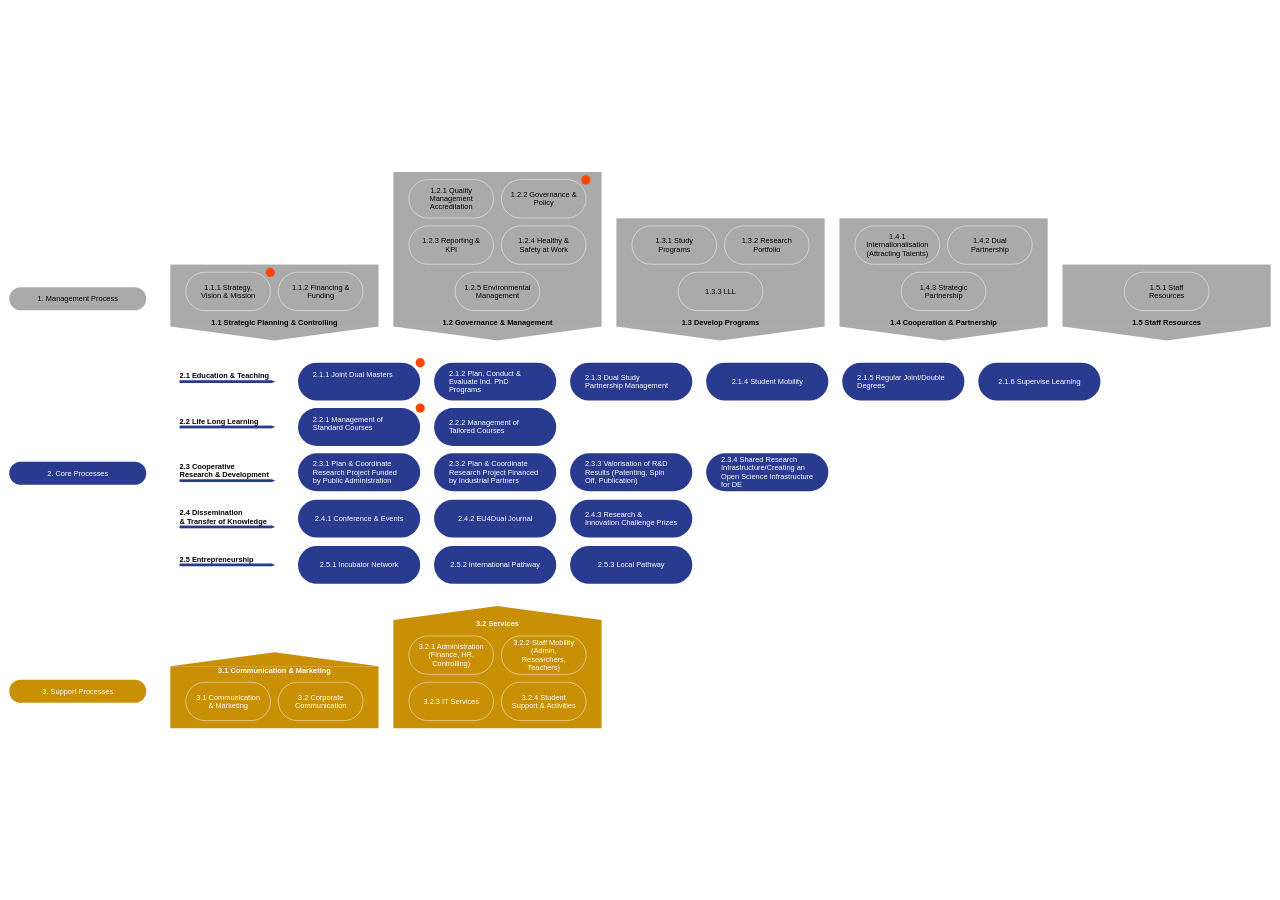
==== commit f7cc4e0a: "Update index.html" ====
--- a/index.html
+++ b/index.html
@@ -1,186 +1,3 @@
-<!-- <!DOCTYPE html>
-<html lang="en">
-   <head>
-      <meta charset="UTF-8">
-      <meta name="viewport" content="width=device-width, initial-scale=1.0">
-      <style>
-         :root { font-family: Arial; }
-         #hax { margin-bottom: 65px; }
-         #hax-2 { margin-bottom: 55px; }
-         * { --background-gray: #00000055; --background-yellow: #c99005; }
-         a { all: unset; cursor: pointer; transition: all 0.1s ease-in-out; }
-         a:hover { transform: scale(110%); box-shadow: 0px 0px 10px white; }
-         p { margin: 0; padding: 0; }
-         .page { display: grid; width: 100vw; grid-template-columns: 300px 1fr; gap: 3rem; }
-         .chapter { padding: 16px 48px; border-radius: 3rem; background-color: var(--background-gray); margin: auto 0px; text-align: center; width: 200px; }
-         .title-row { display: flex; flex-direction: row; gap: 32px; align-items: flex-end;}
-         .rectangle { width: 450px; background-color: var(--background-gray); display: flex; flex-direction: column; text-align: center; }
-         .rectangle-a { width: 450px; background-color: var(--background-yellow); display: flex; flex-direction: column; text-align: center; color: white; }
-         .content { padding: 16px; display: flex; flex-direction: row; flex-wrap: wrap; justify-content: center; gap: 16px; }
-         .content > a { border: 1px solid white; width: 500px; height: 50px; padding: 16px; border-radius: 3rem; max-width: 150px; display: flex; justify-content: center; align-items: center; }       .triangle { width: 0; height: 0; border-top: 30px solid var(--background-gray); border-right: 225px solid transparent; border-bottom: 0px solid transparent; border-left: 225px solid transparent; }
-         .triangle-a { width: 0; height: 0; border-top: 0px solid transparent; border-right: 225px solid transparent; border-bottom: 30px solid var(--background-yellow); border-left: 225px solid transparent; }
-         .whatever { display: flex; flex-direction: column; gap: 16px; }
-         .whatever-line { display: flex; flex-direction: row; gap: 30px; }
-         .whatever-title { display: flex; flex-direction: column; margin: 20px; }
-         .whatever-decoration { display: flex; flex-direction: row; }
-         .whatever-rect { width: 200px; height: 6px; background-color: #293b8f; }
-         .whatever-triangle { width: 0; height: 0; border-top: 0px solid transparent; border-right: 3px solid transparent; border-bottom: 8px solid #293b8f; border-left: 3px solid transparent; transform: rotate(90deg) translateX(-1px); }
-         .whatever-content { background-color: #293b8f; display: flex; align-items: center; justify-content: center; padding: 16px 32px; border-radius: 3rem; width: 200px; height: 50px; color: white; }
-      </style>
-   </head>
-   <body>
-      <section class="page">
-         <a class="chapter" id="hax">1. Management Process</a>
-         <div class="title-row">
-            <div class="title-item">
-               <div class="rectangle">
-                  <div class="content">
-                     <a href="#">1.1.1 Strategy, Vision & Mission</a>
-                     <a href="#">1.1.2 Financing & Funding</a>
-                  </div>
-                  <p><b>1.1 Strategic Planning & Controlling</b></p>
-               </div>
-               <div class='triangle'></div>
-            </div>
-            <div class="title-item">
-               <div class="rectangle">
-                  <div class="content">
-                     <a href="#">1.2.1 Quality Management Accreditation</a>
-                     <a href="#">1.2.2 Governance & Policy</a>
-                     <a href="#">1.2.3 Reporting & KPI</a>
-                     <a href="#">1.2.4 Healthy & Safety at Work</a>
-                     <a href="#">1.2.5 Environmental Management</a>
-                  </div>
-                  <p><b>1.2 Governance & Management</b></p>
-               </div>
-               <div class='triangle'></div>
-            </div>
-            <div class="title-item">
-               <div class="rectangle">
-                  <div class="content">
-                     <a href="#">1.3.1 Study Programs</a>
-                     <a href="#">1.3.2 Research Portfolio</a>
-                     <a href="#">1.3.3 LLL</a>
-                  </div>
-                  <p><b>1.3 Develop Programs</b></p>
-               </div>
-               <div class='triangle'></div>
-            </div>
-            <div class="title-item">
-               <div class="rectangle">
-                  <div class="content">
-                     <a href="#">1.4.1 Internationalisation (Attracting Talents)</a>
-                     <a href="#">1.4.2 Dual Partnership</a>
-                     <a href="#">1.4.3 Strategic Partnership</a>
-                  </div>
-                  <p><b>1.4 Cooperation & Partnership</b></p>
-               </div>
-               <div class='triangle'></div>
-            </div>
-            <div class="title-item">
-               <div class="rectangle">
-                  <div class="content">
-                     <a href="#">1.5.1 Staff Resources</a>
-                  </div>
-                  <p><b>1.5 Staff Resources</b></p>
-               </div>
-               <div class='triangle'></div>
-            </div>
-         </div>
-         <a class="chapter" style="background-color: #293b8f; color: white">2. Core Processes</a>
-         <div class="whatever">
-            <div class="whatever-line">
-               <div class="whatever-title">
-                  <p><b>2.1 Education & Teaching</b></p>
-                  <div class="whatever-decoration">
-                     <div class="whatever-rect"></div>
-                     <div class="whatever-triangle"></div>
-                  </div>
-               </div>
-               <a class="whatever-content">2.1.1 Joint Dual Masters</a>
-               <a class="whatever-content">2.1.2 Plan, Conduct & Evaluate Ind. PhD Programs</a>
-               <a class="whatever-content">2.1.3 Dual Study Partnership Management</a>
-               <a class="whatever-content">2.1.4 Student Mobility</a>
-               <a class="whatever-content">2.1.5 Regular Joint/Double Degrees</a>
-               <a class="whatever-content">2.1.6 Supervise Learning</a>
-            </div>
-            <div class="whatever-line">
-               <div class="whatever-title">
-                  <p><b>2.2 Life Long Learning</b></p>
-                  <div class="whatever-decoration">
-                     <div class="whatever-rect"></div>
-                     <div class="whatever-triangle"></div>
-                  </div>
-               </div>
-               <a class="whatever-content">2.2.1 Management of Standard Courses</a>
-               <a class="whatever-content">2.2.2 Management of Tailored Courses</a>
-            </div>
-            <div class="whatever-line">
-               <div class="whatever-title">
-                  <p><b>2.3 Cooperative <br>Research & Development</b></p>
-                  <div class="whatever-decoration">
-                     <div class="whatever-rect"></div>
-                     <div class="whatever-triangle"></div>
-                  </div>
-               </div>
-               <a class="whatever-content">2.3.1 Plan & Coordinate Research Project Funded by Public Administration</a>
-               <a class="whatever-content">2.3.2 Plan & Coordinate Research Project Financed by Industrial Partners</a>
-               <a class="whatever-content">2.3.3 Valorisation of R&D Results (Patenting, Spin Off, Publication)</a>
-               <a class="whatever-content">2.3.4 Shared Research Infrastructure/Creating an Open Science Infrastructure for DE</a>
-            </div>
-            <div class="whatever-line">
-               <div class="whatever-title">
-                  <p><b>2.4 Dissemination <br>& Transfer of Knowledge</b></p>
-                  <div class="whatever-decoration">
-                     <div class="whatever-rect"></div>
-                     <div class="whatever-triangle"></div>
-                  </div>
-               </div>
-               <a class="whatever-content">2.4.1 Conference & Events</a>
-               <a class="whatever-content">2.4.2 EU4Dual Journal</a>
-               <a class="whatever-content">2.4.3 Research & Innovation Challenge Prizes</a>
-            </div>
-            <div class="whatever-line">
-               <div class="whatever-title">
-                  <p><b>2.5 Entrepreneurship</b></p>
-                  <div class="whatever-decoration">
-                     <div class="whatever-rect"></div>
-                     <div class="whatever-triangle"></div>
-                  </div>
-               </div>
-               <a class="whatever-content">2.5.1 Incubator Network</a>
-               <a class="whatever-content">2.5.2 International Pathway</a>
-               <a class="whatever-content">2.5.3 Local Pathway</a>
-            </div>
-         </div>
-         <a class="chapter" id="hax-2" style="background-color: #c99005; color: white">3. Support Processes</a>
-         <div class="title-row">
-            <div class="title-item">
-               <div class='triangle-a'></div>
-               <div class="rectangle-a">
-                  <p><b>3.1 Communication & Marketing</b></p>
-                  <div class="content">
-                     <a href="#">3.1 Communication & Marketing</a>
-                     <a href="#">3.2 Corporate Communication</a>
-                  </div>
-               </div>
-            </div>
-            <div class="title-item">
-               <div class='triangle-a'></div>
-               <div class="rectangle-a">
-                  <p><b>3.2 Services</b></p>
-                  <div class="content">
-                     <a href="#">3.2.1 Administration (Finance, HR, Controlling)</a>
-                     <a href="#">3.2.2 Staff Mobility (Admin, Researchers, Teachers)</a>
-                     <a href="#">3.2.3 IT Services</a>
-                     <a href="#">3.2.4 Student Support & Activities</a>
-                  </div>
-               </div>
-            </div>
-         </div>
-      </section>
-   </body>
-</html> -->
 <!DOCTYPE html>
 <html lang="en">
 <head>
@@ -227,6 +44,26 @@
       .modal-link:hover { background-color: #e1e1e1; }
       .modal-link a { color: #0066cc; text-decoration: underline; cursor: pointer; margin-right: 10px; transition: color 0.3s ease; }
       .modal-link a:hover { color: #004080; }
+      .documents-badge {
+        position: relative;
+        display: inline-block;
+      }
+      .documents-badge::after {
+        content: attr(data-count);
+        position: absolute;
+        top: -10px;
+        right: -10px;
+        background-color: #ff4500;
+        color: white;
+        border-radius: 50%;
+        width: 20px;
+        height: 20px;
+        display: flex;
+        align-items: center;
+        justify-content: center;
+        font-size: 12px;
+        font-weight: bold;
+      }
    </style>
 </head>
 <body>
@@ -237,7 +74,7 @@
                 <div class="title-item">
                     <div class="rectangle">
                         <div class="content">
-                            <a data-key="1.1.1" target="_blank" href="https://fileshare.knowledgeinnovation.eu/external/b587c12c68248e792af0cd99806b8de2a6d958f7f4430152c05e2ea12c6bc5f3">1.1.1 Strategy, Vision & Mission</a>
+                            <a data-key="1.1.1" class="documents-badge">1.1.1 Strategy, Vision & Mission</a>
                             <a href="#">1.1.2 Financing & Funding</a>
                         </div>
                         <p><b>1.1 Strategic Planning & Controlling</b></p>
@@ -248,7 +85,7 @@
                     <div class="rectangle">
                         <div class="content">
                             <a href="#">1.2.1 Quality Management Accreditation</a>
-                            <a data-key="1.2.2" target="_blank" href="https://fileshare.knowledgeinnovation.eu/external/050dc7006d71ec555f87d5dc7ec9e70d5518cea17c7914e35cddfc36fe07c246">1.2.2 Governance & Policy</a>
+                            <a data-key="1.2.2" class="documents-badge">1.2.2 Governance & Policy</a>
                             <a href="#">1.2.3 Reporting & KPI</a>
                             <a href="#">1.2.4 Healthy & Safety at Work</a>
                             <a href="#">1.2.5 Environmental Management</a>
@@ -299,7 +136,7 @@
                             <div class="whatever-triangle"></div>
                         </div>
                     </div>
-                    <a data-key="2.1.1" target="_blank" class="whatever-content" href="https://fileshare.knowledgeinnovation.eu/external/e97f978605a9378744b12cbf399be72f5417968731012fa6cbaba03312016c80">2.1.1 Joint Dual Masters</a>
+                    <a data-key="2.1.1" class="whatever-content documents-badge">2.1.1 Joint Dual Masters</a>
                     <a class="whatever-content">2.1.2 Plan, Conduct & Evaluate Ind. PhD Programs</a>
                     <a class="whatever-content">2.1.3 Dual Study Partnership Management</a>
                     <a class="whatever-content">2.1.4 Student Mobility</a>
@@ -314,7 +151,7 @@
                             <div class="whatever-triangle"></div>
                         </div>
                     </div>
-                    <a data-key="2.2.1" target="_blank" class="whatever-content" href="https://fileshare.knowledgeinnovation.eu/external/06f22ed6d09f690c40f06ab558d63f2e69f3c1742e40fa6645feda421753c903">2.2.1 Management of Standard Courses</a>
+                    <a data-key="2.2.1" class="whatever-content documents-badge">2.2.1 Management of Standard Courses</a>
                     <a class="whatever-content">2.2.2 Management of Tailored Courses</a>
                 </div>
                 <div class="whatever-line">
@@ -387,108 +224,140 @@
     <div id="linkModal">
         <div class="modal-content">
             <span class="modal-close" onclick="closeModal()">&times;</span>
-            <h2 id="modalTitle">Links</h2>
+            <h2 id="modalTitle">Documents</h2>
             <div id="modalLinks" class="modal-links"></div>
         </div>
     </div>
 
     <script>
+        // Global variable to store document data
+        let documentData = [];
+
+        // Load the document configuration from a JSON file
+        async function loadDocumentConfig() {
+            try {
+                const response = await fetch('documents-config.json');
+                if (!response.ok) {
+                    throw new Error(`HTTP error! status: ${response.status}`);
+                }
+                const config = await response.json();
+                documentData = config.documents;
+                
+                // After loading documents, update the document counts
+                updateDocumentCounts();
+            } catch (error) {
+                console.error('Error loading document config:', error);
+            }
+        }
+
+        // Update document count badges
+        function updateDocumentCounts() {
+            // Create a counter object for each section
+            const sectionCounts = {};
+            
+            // Count documents for each section
+            documentData.forEach(doc => {
+                if (!sectionCounts[doc.sectionKey]) {
+                    sectionCounts[doc.sectionKey] = 0;
+                }
+                sectionCounts[doc.sectionKey]++;
+            });
+            
+            // Update badges
+            document.querySelectorAll('[data-key]').forEach(element => {
+                const sectionKey = element.getAttribute('data-key');
+                const count = sectionCounts[sectionKey] || 0;
+                
+                if (count > 0) {
+                    element.setAttribute('data-count', count);
+                }
+            });
+        }
+
         // Diagram Resizing Function
         function resizeDiagram() {
             const diagram = document.getElementById('diagram');
             const container = document.querySelector('.container');
-            
+
             const scaleX = container.clientWidth / diagram.scrollWidth;
             const scaleY = container.clientHeight / diagram.scrollHeight;
             const scale = Math.min(scaleX, scaleY);
-            
+
             diagram.style.transform = `scale(${scale})`;
             diagram.style.left = `${(container.clientWidth - diagram.scrollWidth * scale) / 2}px`;
             diagram.style.top = `${(container.clientHeight - diagram.scrollHeight * scale) / 2}px`;
-        }
-
-        // Link data mapping
-        const linkData = {
-            '1.1.1': [
-                'https://fileshare.knowledgeinnovation.eu/external/b587c12c68248e792af0cd99806b8de2a6d958f7f4430152c05e2ea12c6bc5f3'
-            ],
-            '1.2.2': [
-                'https://fileshare.knowledgeinnovation.eu/external/050dc7006d71ec555f87d5dc7ec9e70d5518cea17c7914e35cddfc36fe07c246',
-                'https://fileshare.knowledgeinnovation.eu/external/79b664406eec4852940c230674054d72a5fc0a90f129f6d5c8d219beee3c69de'
-            ],
-            '2.1.1': [
-                'https://fileshare.knowledgeinnovation.eu/external/e97f978605a9378744b12cbf399be72f5417968731012fa6cbaba03312016c80'
-            ],
-            '2.2.1': [
-                'https://fileshare.knowledgeinnovation.eu/external/06f22ed6d09f690c40f06ab558d63f2e69f3c1742e40fa6645feda421753c903'
-            ]
-        };
-
-        // Open Modal Function
-        function openModal(buttonText, linkKey) {
+         }
+
+         // Open Modal Function
+         function openModal(buttonText, sectionKey) {
             const modal = document.getElementById('linkModal');
             const modalTitle = document.getElementById('modalTitle');
             const modalLinks = document.getElementById('modalLinks');
 
             // Set title
-            modalTitle.textContent = buttonText;
+            modalTitle.textContent = `${buttonText} - Documents`;
 
             // Clear previous links
             modalLinks.innerHTML = '';
 
+            // Filter documents for this section
+            const sectionDocuments = documentData.filter(doc => doc.sectionKey === sectionKey);
+
             // Add links if they exist
-            if (linkData[linkKey]) {
-                linkData[linkKey].forEach((link, index) => {
-                    const linkElement = document.createElement('div');
-                    linkElement.classList.add('modal-link');
-                    linkElement.innerHTML = `
-                        <span>Link ${index + 1}</span>
-                        <a href="${link}" target="_blank">Open Link</a>
-                    `;
-                    modalLinks.appendChild(linkElement);
-                });
+            if (sectionDocuments && sectionDocuments.length > 0) {
+               sectionDocuments.forEach((doc, index) => {
+                     const linkElement = document.createElement('div');
+                     linkElement.classList.add('modal-link');
+                     linkElement.innerHTML = `
+                        <span>${doc.fileName}</span>
+                        <a href="${doc.fileLink}" target="_blank">Open Document</a>
+                     `;
+                     modalLinks.appendChild(linkElement);
+               });
             } else {
-                const noLinksElement = document.createElement('p');
-                noLinksElement.textContent = 'No links available for this item.';
-                modalLinks.appendChild(noLinksElement);
+               const noLinksElement = document.createElement('p');
+               noLinksElement.textContent = 'No documents available for this item.';
+               modalLinks.appendChild(noLinksElement);
             }
 
             // Show modal
             modal.style.display = 'flex';
-        }
-
-        // Close Modal Function
-        function closeModal() {
+         }
+
+         // Close Modal Function
+         function closeModal() {
             const modal = document.getElementById('linkModal');
             modal.style.display = 'none';
-        }
-
-        // Event Listeners and Initialization
-        document.addEventListener('DOMContentLoaded', () => {
-            // Add click event listeners to links with data-key attribute
-            const links = document.querySelectorAll('a[data-key]');
-            links.forEach(link => {
-                link.addEventListener('click', (e) => {
-                    e.preventDefault();
-                    const linkKey = link.getAttribute('data-key');
-                    openModal(link.textContent, linkKey);
-                });
+         }
+
+         // Event Listeners and Initialization
+         document.addEventListener('DOMContentLoaded', () => {
+            // Load document configuration
+            loadDocumentConfig();
+
+            // Use event delegation to handle clicks on links with data-key attribute
+            document.querySelector('.container').addEventListener('click', (e) => {
+               if (e.target.tagName === 'A' && e.target.hasAttribute('data-key')) {
+                     e.preventDefault();
+                     const sectionKey = e.target.getAttribute('data-key');
+                     openModal(e.target.textContent, sectionKey);
+               }
             });
 
             // Close modal when clicking outside of it
             const modal = document.getElementById('linkModal');
             modal.addEventListener('click', (e) => {
-                if (e.target === modal) {
-                    closeModal();
-                }
+               if (e.target === modal) {
+                     closeModal();
+               }
             });
 
             // Initial diagram resize
             resizeDiagram();
-        });
-
-        // Resize event listener
-        window.addEventListener('resize', resizeDiagram);
+         });
+
+         // Resize event listener
+         window.addEventListener('resize', resizeDiagram);
     </script>
 </body>
-</html>+</html>
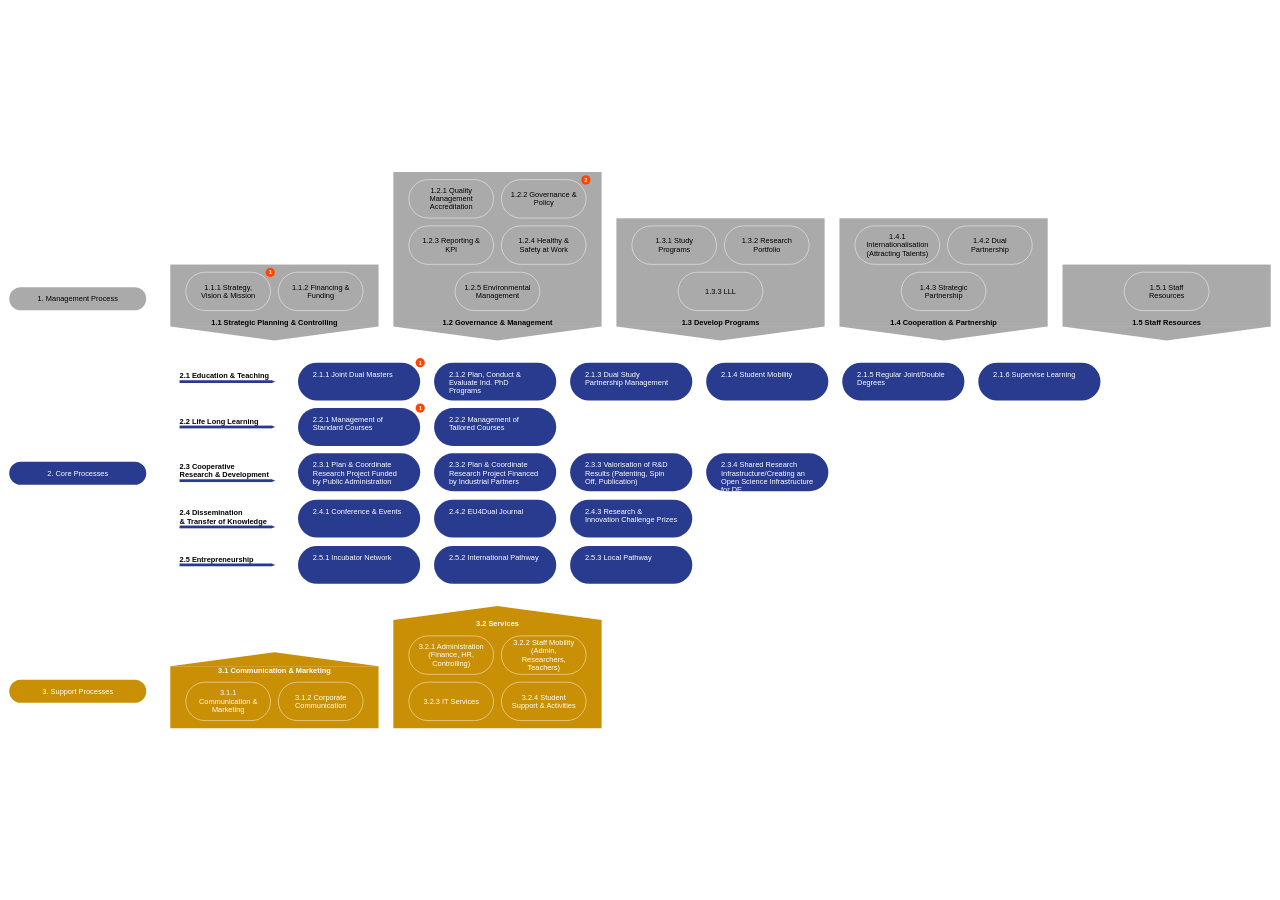
==== commit 28f88094: "Update index.html" ====
--- a/index.html
+++ b/index.html
@@ -63,6 +63,12 @@
         justify-content: center;
         font-size: 12px;
         font-weight: bold;
+        /* Only display badges on elements with data-count attribute */
+        display: none;
+      }
+      /* Show badge only when data-count is set */
+      .documents-badge[data-count]::after {
+        display: flex;
       }
    </style>
 </head>
@@ -75,7 +81,7 @@
                     <div class="rectangle">
                         <div class="content">
                             <a data-key="1.1.1" class="documents-badge">1.1.1 Strategy, Vision & Mission</a>
-                            <a href="#">1.1.2 Financing & Funding</a>
+                            <a data-key="1.1.2" class="documents-badge">1.1.2 Financing & Funding</a>
                         </div>
                         <p><b>1.1 Strategic Planning & Controlling</b></p>
                     </div>
@@ -84,11 +90,11 @@
                 <div class="title-item">
                     <div class="rectangle">
                         <div class="content">
-                            <a href="#">1.2.1 Quality Management Accreditation</a>
+                            <a data-key="1.2.1" class="documents-badge">1.2.1 Quality Management Accreditation</a>
                             <a data-key="1.2.2" class="documents-badge">1.2.2 Governance & Policy</a>
-                            <a href="#">1.2.3 Reporting & KPI</a>
-                            <a href="#">1.2.4 Healthy & Safety at Work</a>
-                            <a href="#">1.2.5 Environmental Management</a>
+                            <a data-key="1.2.3" class="documents-badge">1.2.3 Reporting & KPI</a>
+                            <a data-key="1.2.4" class="documents-badge">1.2.4 Healthy & Safety at Work</a>
+                            <a data-key="1.2.5" class="documents-badge">1.2.5 Environmental Management</a>
                         </div>
                         <p><b>1.2 Governance & Management</b></p>
                     </div>
@@ -97,9 +103,9 @@
                 <div class="title-item">
                     <div class="rectangle">
                         <div class="content">
-                            <a href="#">1.3.1 Study Programs</a>
-                            <a href="#">1.3.2 Research Portfolio</a>
-                            <a href="#">1.3.3 LLL</a>
+                            <a data-key="1.3.1" class="documents-badge">1.3.1 Study Programs</a>
+                            <a data-key="1.3.2" class="documents-badge">1.3.2 Research Portfolio</a>
+                            <a data-key="1.3.3" class="documents-badge">1.3.3 LLL</a>
                         </div>
                         <p><b>1.3 Develop Programs</b></p>
                     </div>
@@ -108,9 +114,9 @@
                 <div class="title-item">
                     <div class="rectangle">
                         <div class="content">
-                            <a href="#">1.4.1 Internationalisation (Attracting Talents)</a>
-                            <a href="#">1.4.2 Dual Partnership</a>
-                            <a href="#">1.4.3 Strategic Partnership</a>
+                            <a data-key="1.4.1" class="documents-badge">1.4.1 Internationalisation (Attracting Talents)</a>
+                            <a data-key="1.4.2" class="documents-badge">1.4.2 Dual Partnership</a>
+                            <a data-key="1.4.3" class="documents-badge">1.4.3 Strategic Partnership</a>
                         </div>
                         <p><b>1.4 Cooperation & Partnership</b></p>
                     </div>
@@ -119,7 +125,7 @@
                 <div class="title-item">
                     <div class="rectangle">
                         <div class="content">
-                            <a href="#">1.5.1 Staff Resources</a>
+                            <a data-key="1.5.1" class="documents-badge">1.5.1 Staff Resources</a>
                         </div>
                         <p><b>1.5 Staff Resources</b></p>
                     </div>
@@ -137,11 +143,11 @@
                         </div>
                     </div>
                     <a data-key="2.1.1" class="whatever-content documents-badge">2.1.1 Joint Dual Masters</a>
-                    <a class="whatever-content">2.1.2 Plan, Conduct & Evaluate Ind. PhD Programs</a>
-                    <a class="whatever-content">2.1.3 Dual Study Partnership Management</a>
-                    <a class="whatever-content">2.1.4 Student Mobility</a>
-                    <a class="whatever-content">2.1.5 Regular Joint/Double Degrees</a>
-                    <a class="whatever-content">2.1.6 Supervise Learning</a>
+                    <a data-key="2.1.2" class="whatever-content documents-badge">2.1.2 Plan, Conduct & Evaluate Ind. PhD Programs</a>
+                    <a data-key="2.1.3" class="whatever-content documents-badge">2.1.3 Dual Study Partnership Management</a>
+                    <a data-key="2.1.4" class="whatever-content documents-badge">2.1.4 Student Mobility</a>
+                    <a data-key="2.1.5" class="whatever-content documents-badge">2.1.5 Regular Joint/Double Degrees</a>
+                    <a data-key="2.1.6" class="whatever-content documents-badge">2.1.6 Supervise Learning</a>
                 </div>
                 <div class="whatever-line">
                     <div class="whatever-title">
@@ -152,7 +158,7 @@
                         </div>
                     </div>
                     <a data-key="2.2.1" class="whatever-content documents-badge">2.2.1 Management of Standard Courses</a>
-                    <a class="whatever-content">2.2.2 Management of Tailored Courses</a>
+                    <a data-key="2.2.2" class="whatever-content documents-badge">2.2.2 Management of Tailored Courses</a>
                 </div>
                 <div class="whatever-line">
                     <div class="whatever-title">
@@ -162,10 +168,10 @@
                             <div class="whatever-triangle"></div>
                         </div>
                     </div>
-                    <a class="whatever-content">2.3.1 Plan & Coordinate Research Project Funded by Public Administration</a>
-                    <a class="whatever-content">2.3.2 Plan & Coordinate Research Project Financed by Industrial Partners</a>
-                    <a class="whatever-content">2.3.3 Valorisation of R&D Results (Patenting, Spin Off, Publication)</a>
-                    <a class="whatever-content">2.3.4 Shared Research Infrastructure/Creating an Open Science Infrastructure for DE</a>
+                    <a data-key="2.3.1" class="whatever-content documents-badge">2.3.1 Plan & Coordinate Research Project Funded by Public Administration</a>
+                    <a data-key="2.3.2" class="whatever-content documents-badge">2.3.2 Plan & Coordinate Research Project Financed by Industrial Partners</a>
+                    <a data-key="2.3.3" class="whatever-content documents-badge">2.3.3 Valorisation of R&D Results (Patenting, Spin Off, Publication)</a>
+                    <a data-key="2.3.4" class="whatever-content documents-badge">2.3.4 Shared Research Infrastructure/Creating an Open Science Infrastructure for DE</a>
                 </div>
                 <div class="whatever-line">
                     <div class="whatever-title">
@@ -175,9 +181,9 @@
                             <div class="whatever-triangle"></div>
                         </div>
                     </div>
-                    <a class="whatever-content">2.4.1 Conference & Events</a>
-                    <a class="whatever-content">2.4.2 EU4Dual Journal</a>
-                    <a class="whatever-content">2.4.3 Research & Innovation Challenge Prizes</a>
+                    <a data-key="2.4.1" class="whatever-content documents-badge">2.4.1 Conference & Events</a>
+                    <a data-key="2.4.2" class="whatever-content documents-badge">2.4.2 EU4Dual Journal</a>
+                    <a data-key="2.4.3" class="whatever-content documents-badge">2.4.3 Research & Innovation Challenge Prizes</a>
                 </div>
                 <div class="whatever-line">
                     <div class="whatever-title">
@@ -187,9 +193,9 @@
                             <div class="whatever-triangle"></div>
                         </div>
                     </div>
-                    <a class="whatever-content">2.5.1 Incubator Network</a>
-                    <a class="whatever-content">2.5.2 International Pathway</a>
-                    <a class="whatever-content">2.5.3 Local Pathway</a>
+                    <a data-key="2.5.1" class="whatever-content documents-badge">2.5.1 Incubator Network</a>
+                    <a data-key="2.5.2" class="whatever-content documents-badge">2.5.2 International Pathway</a>
+                    <a data-key="2.5.3" class="whatever-content documents-badge">2.5.3 Local Pathway</a>
                 </div>
             </div>
             <a class="chapter" id="hax-2" style="background-color: #c99005; color: white">3. Support Processes</a>
@@ -199,8 +205,8 @@
                     <div class="rectangle-a">
                         <p><b>3.1 Communication & Marketing</b></p>
                         <div class="content">
-                            <a href="#">3.1 Communication & Marketing</a>
-                            <a href="#">3.2 Corporate Communication</a>
+                            <a data-key="3.1.1" class="documents-badge">3.1.1 Communication & Marketing</a>
+                            <a data-key="3.1.2" class="documents-badge">3.1.2 Corporate Communication</a>
                         </div>
                     </div>
                 </div>
@@ -209,10 +215,10 @@
                     <div class="rectangle-a">
                         <p><b>3.2 Services</b></p>
                         <div class="content">
-                            <a href="#">3.2.1 Administration (Finance, HR, Controlling)</a>
-                            <a href="#">3.2.2 Staff Mobility (Admin, Researchers, Teachers)</a>
-                            <a href="#">3.2.3 IT Services</a>
-                            <a href="#">3.2.4 Student Support & Activities</a>
+                            <a data-key="3.2.1" class="documents-badge">3.2.1 Administration (Finance, HR, Controlling)</a>
+                            <a data-key="3.2.2" class="documents-badge">3.2.2 Staff Mobility (Admin, Researchers, Teachers)</a>
+                            <a data-key="3.2.3" class="documents-badge">3.2.3 IT Services</a>
+                            <a data-key="3.2.4" class="documents-badge">3.2.4 Student Support & Activities</a>
                         </div>
                     </div>
                 </div>
@@ -247,6 +253,7 @@
                 updateDocumentCounts();
             } catch (error) {
                 console.error('Error loading document config:', error);
+                // If unable to load config, show error in console but don't break the page
             }
         }
 
@@ -269,7 +276,11 @@
                 const count = sectionCounts[sectionKey] || 0;
                 
                 if (count > 0) {
+                    // Only set data-count for sections with documents
                     element.setAttribute('data-count', count);
+                } else {
+                    // Remove data-count attribute for sections without documents
+                    element.removeAttribute('data-count');
                 }
             });
         }
@@ -286,10 +297,10 @@
             diagram.style.transform = `scale(${scale})`;
             diagram.style.left = `${(container.clientWidth - diagram.scrollWidth * scale) / 2}px`;
             diagram.style.top = `${(container.clientHeight - diagram.scrollHeight * scale) / 2}px`;
-         }
-
-         // Open Modal Function
-         function openModal(buttonText, sectionKey) {
+        }
+
+        // Open Modal Function
+        function openModal(buttonText, sectionKey) {
             const modal = document.getElementById('linkModal');
             const modalTitle = document.getElementById('modalTitle');
             const modalLinks = document.getElementById('modalLinks');
@@ -305,59 +316,59 @@
 
             // Add links if they exist
             if (sectionDocuments && sectionDocuments.length > 0) {
-               sectionDocuments.forEach((doc, index) => {
-                     const linkElement = document.createElement('div');
-                     linkElement.classList.add('modal-link');
-                     linkElement.innerHTML = `
+                sectionDocuments.forEach((doc, index) => {
+                    const linkElement = document.createElement('div');
+                    linkElement.classList.add('modal-link');
+                    linkElement.innerHTML = `
                         <span>${doc.fileName}</span>
                         <a href="${doc.fileLink}" target="_blank">Open Document</a>
-                     `;
-                     modalLinks.appendChild(linkElement);
-               });
+                    `;
+                    modalLinks.appendChild(linkElement);
+                });
             } else {
-               const noLinksElement = document.createElement('p');
-               noLinksElement.textContent = 'No documents available for this item.';
-               modalLinks.appendChild(noLinksElement);
+                const noLinksElement = document.createElement('p');
+                noLinksElement.textContent = 'No documents available for this item.';
+                modalLinks.appendChild(noLinksElement);
             }
 
             // Show modal
             modal.style.display = 'flex';
-         }
-
-         // Close Modal Function
-         function closeModal() {
+        }
+
+        // Close Modal Function
+        function closeModal() {
             const modal = document.getElementById('linkModal');
             modal.style.display = 'none';
-         }
-
-         // Event Listeners and Initialization
-         document.addEventListener('DOMContentLoaded', () => {
+        }
+
+        // Event Listeners and Initialization
+        document.addEventListener('DOMContentLoaded', () => {
             // Load document configuration
             loadDocumentConfig();
 
             // Use event delegation to handle clicks on links with data-key attribute
             document.querySelector('.container').addEventListener('click', (e) => {
-               if (e.target.tagName === 'A' && e.target.hasAttribute('data-key')) {
-                     e.preventDefault();
-                     const sectionKey = e.target.getAttribute('data-key');
-                     openModal(e.target.textContent, sectionKey);
-               }
+                if (e.target.tagName === 'A' && e.target.hasAttribute('data-key')) {
+                    e.preventDefault();
+                    const sectionKey = e.target.getAttribute('data-key');
+                    openModal(e.target.textContent, sectionKey);
+                }
             });
 
             // Close modal when clicking outside of it
             const modal = document.getElementById('linkModal');
             modal.addEventListener('click', (e) => {
-               if (e.target === modal) {
-                     closeModal();
-               }
+                if (e.target === modal) {
+                    closeModal();
+                }
             });
 
             // Initial diagram resize
             resizeDiagram();
-         });
-
-         // Resize event listener
-         window.addEventListener('resize', resizeDiagram);
+        });
+
+        // Resize event listener
+        window.addEventListener('resize', resizeDiagram);
     </script>
 </body>
 </html>
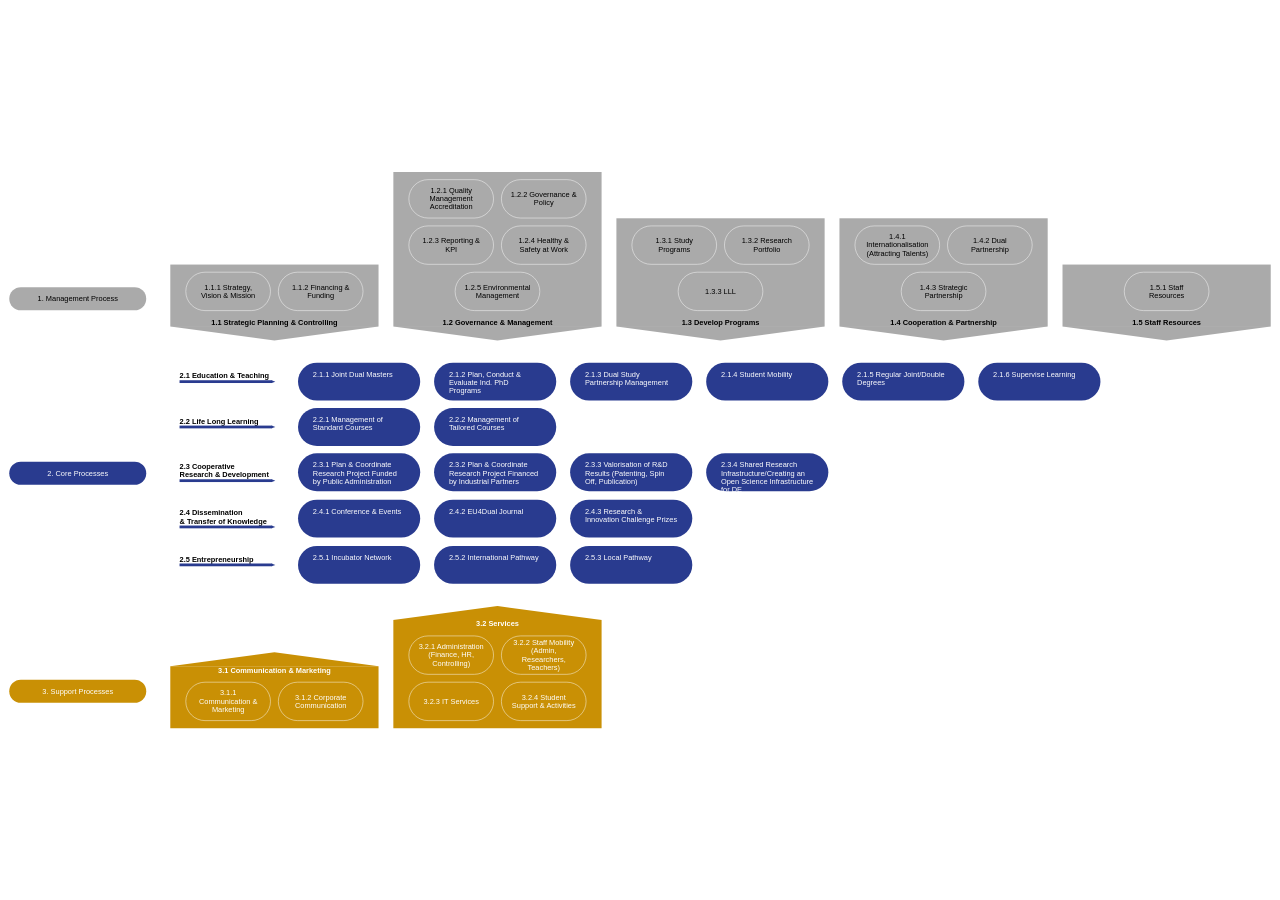
==== commit e693b21e: "Pull JSON from S3" ====
--- a/index.html
+++ b/index.html
@@ -242,7 +242,7 @@
         // Load the document configuration from a JSON file
         async function loadDocumentConfig() {
             try {
-                const response = await fetch('documents-config.json');
+                const response = await fetch('https://eu4dual-process-documents.s3.eu-central-1.amazonaws.com/config/documents-config.json');
                 if (!response.ok) {
                     throw new Error(`HTTP error! status: ${response.status}`);
                 }
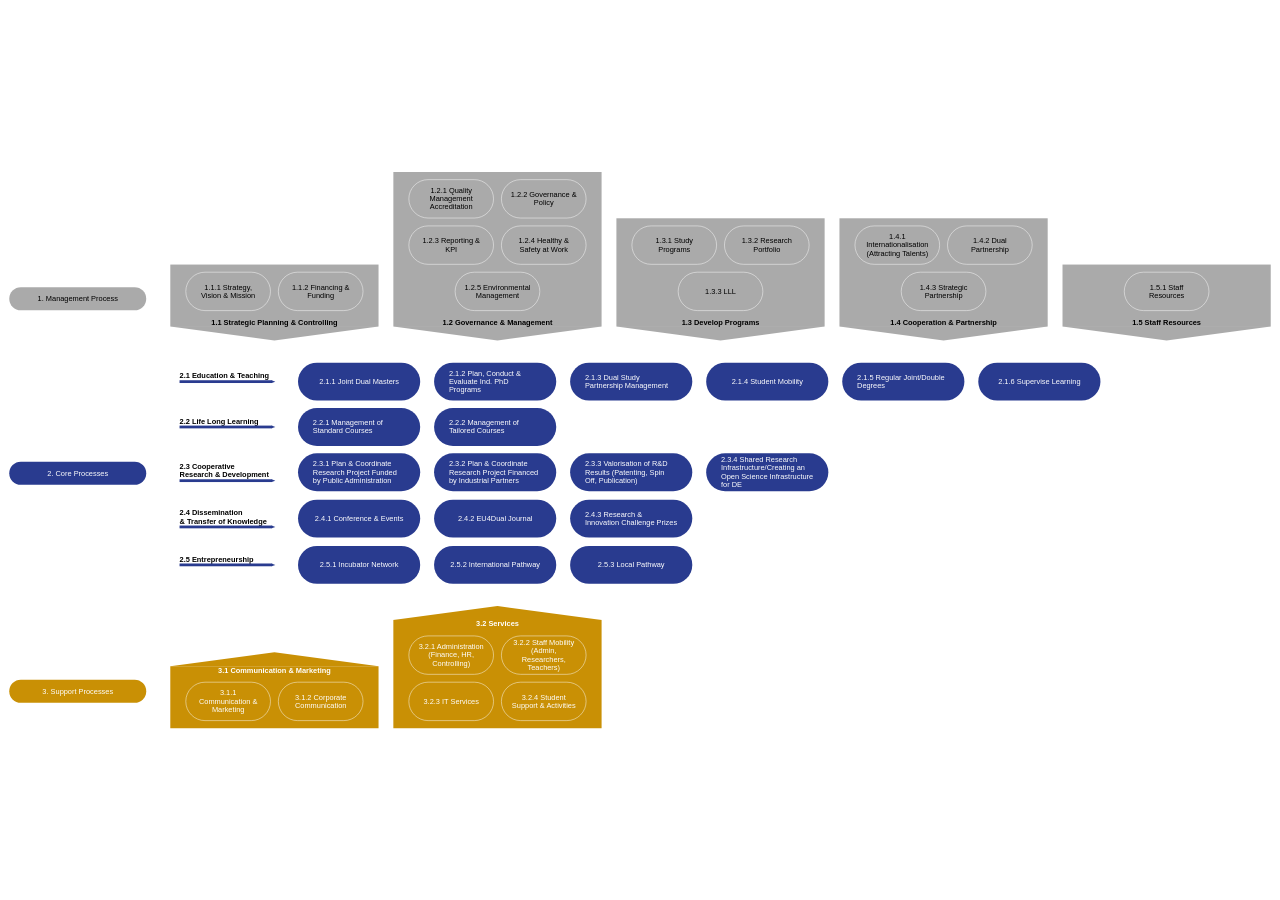
==== commit ecc59dba: "Minor CSS" ====
--- a/index.html
+++ b/index.html
@@ -46,7 +46,6 @@
       .modal-link a:hover { color: #004080; }
       .documents-badge {
         position: relative;
-        display: inline-block;
       }
       .documents-badge::after {
         content: attr(data-count);
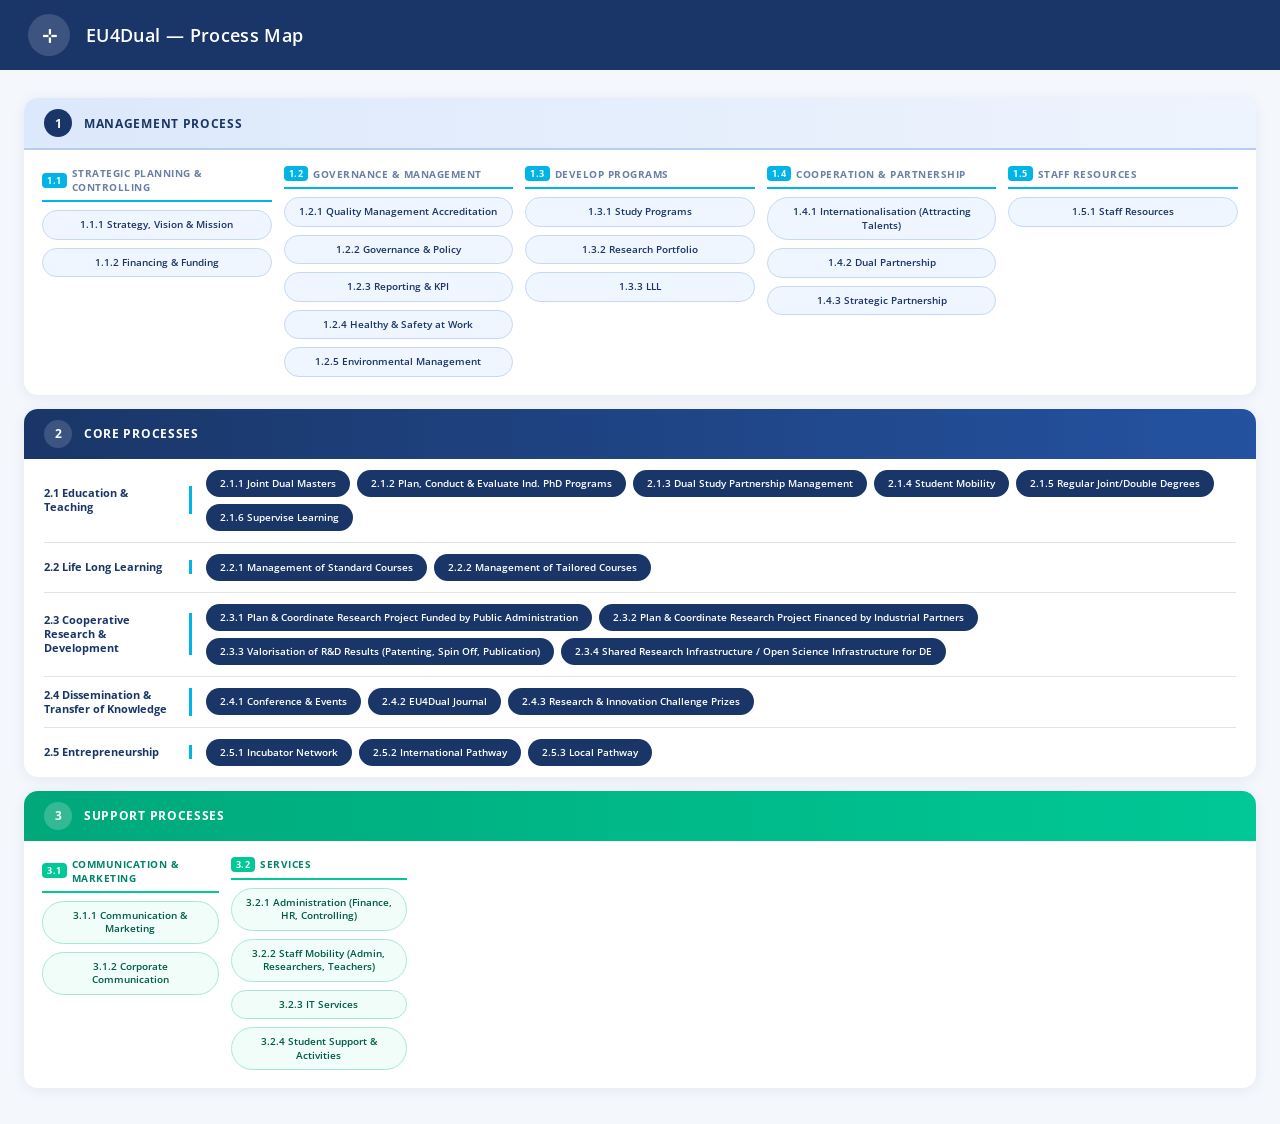
==== commit 9fb658a1: "Update index.html" ====
--- a/index.html
+++ b/index.html
@@ -1,373 +1,572 @@
 <!DOCTYPE html>
 <html lang="en">
 <head>
-    <meta charset="UTF-8">
-    <meta name="viewport" content="width=device-width, initial-scale=1.0">
-    <title>Process Diagram with Links</title>
-    <style>
-      :root { font-family: Arial; }
-      #hax { margin-bottom: 65px; }
-      #hax-2 { margin-bottom: 55px; }
-      * { --background-gray: #00000055; --background-yellow: #c99005; box-sizing: border-box; margin: 0; padding: 0; }
-      a { all: unset; cursor: pointer; transition: all 0.1s ease-in-out; }
-      a:hover { transform: scale(110%); box-shadow: 0px 0px 10px white; }
-      p { margin: 0; padding: 0; }
-      .container { width: 100vw; height: 100vh; display: flex; justify-content: center; align-items: center; overflow: hidden; }
-      .page { display: grid; grid-template-columns: 300px 1fr; gap: 3rem; transform-origin: top left; position: absolute; padding-left: 20px; padding-right: 20px; }
-      .chapter { padding: 16px 48px; border-radius: 3rem; background-color: var(--background-gray); margin: auto 0px; text-align: center; width: 200px; }
-      .title-row { display: flex; flex-direction: row; gap: 32px; align-items: flex-end; }
-      .rectangle { width: 450px; background-color: var(--background-gray); display: flex; flex-direction: column; text-align: center; }
-      .rectangle-a { width: 450px; background-color: var(--background-yellow); display: flex; flex-direction: column; text-align: center; color: white; }
-      .content { padding: 16px; display: flex; flex-direction: row; flex-wrap: wrap; justify-content: center; gap: 16px; }
-      .content > a { border: 1px solid white; width: 500px; height: 50px; padding: 16px; border-radius: 3rem; max-width: 150px; display: flex; justify-content: center; align-items: center; }
-      .triangle { width: 0; height: 0; border-top: 30px solid var(--background-gray); border-right: 225px solid transparent; border-bottom: 0px solid transparent; border-left: 225px solid transparent; }
-      .triangle-a { width: 0; height: 0; border-top: 0px solid transparent; border-right: 225px solid transparent; border-bottom: 30px solid var(--background-yellow); border-left: 225px solid transparent; }
-      .whatever { display: flex; flex-direction: column; gap: 16px; }
-      .whatever-line { display: flex; flex-direction: row; gap: 30px; }
-      .whatever-title { display: flex; flex-direction: column; margin: 20px; }
-      .whatever-decoration { display: flex; flex-direction: row; }
-      .whatever-rect { width: 200px; height: 6px; background-color: #293b8f; }
-      .whatever-triangle { width: 0; height: 0; border-top: 0px solid transparent; border-right: 3px solid transparent; border-bottom: 8px solid #293b8f; border-left: 3px solid transparent; transform: rotate(90deg) translateX(-1px); }
-      .whatever-content { background-color: #293b8f; display: flex; align-items: center; justify-content: center; padding: 16px 32px; border-radius: 3rem; width: 200px; height: 50px; color: white; }
-      #linkModal {
-        display: none; position: fixed; z-index: 1000; left: 0; top: 0; width: 100%; height: 100%; background-color: rgba(0,0,0,0.5); justify-content: center; align-items: center;
-      }
-      .modal-content {
-        background-color: white; padding: 20px; border-radius: 10px; width: 90%; max-width: 500px; max-height: 80%; overflow-y: auto; position: relative; box-shadow: 0 4px 6px rgba(0,0,0,0.1);
-      }
-      .modal-close {
-        position: absolute; top: 10px; right: 10px; font-size: 24px; color: #888; cursor: pointer; transition: color 0.3s ease;
-      }
-      .modal-close:hover { color: #333; }
-      .modal-links { display: flex; flex-direction: column; gap: 10px; margin-top: 20px; }
-      .modal-link { background-color: #f1f1f1; padding: 10px; border-radius: 5px; display: flex; justify-content: space-between; align-items: center; transition: background-color 0.3s ease; }
-      .modal-link:hover { background-color: #e1e1e1; }
-      .modal-link a { color: #0066cc; text-decoration: underline; cursor: pointer; margin-right: 10px; transition: color 0.3s ease; }
-      .modal-link a:hover { color: #004080; }
-      .documents-badge {
-        position: relative;
-      }
-      .documents-badge::after {
-        content: attr(data-count);
-        position: absolute;
-        top: -10px;
-        right: -10px;
-        background-color: #ff4500;
-        color: white;
-        border-radius: 50%;
-        width: 20px;
-        height: 20px;
-        display: flex;
-        align-items: center;
-        justify-content: center;
-        font-size: 12px;
-        font-weight: bold;
-        /* Only display badges on elements with data-count attribute */
-        display: none;
-      }
-      /* Show badge only when data-count is set */
-      .documents-badge[data-count]::after {
-        display: flex;
-      }
-   </style>
+<meta charset="UTF-8">
+<meta name="viewport" content="width=device-width, initial-scale=1.0">
+<title>EU4Dual Process Map</title>
+<link href="https://fonts.googleapis.com/css2?family=Open+Sans:wght@300;400;600;700&display=swap" rel="stylesheet">
+<style>
+  *, *::before, *::after { box-sizing: border-box; margin: 0; padding: 0; }
+
+  :root {
+    --navy:      #1a3668;
+    --navy-mid:  #2452a0;
+    --cyan:      #00b4e6;
+    --cyan-lt:   #e0f6fd;
+    --green:     #00c896;
+    --green-lt:  #e0faf3;
+    --bg:        #f4f7fc;
+    --border:    #dde4ef;
+    --text:      #1a2a45;
+    --muted:     #6b7fa3;
+  }
+
+  body {
+    font-family: 'Open Sans', sans-serif;
+    background: var(--bg);
+    color: var(--text);
+    min-height: 100vh;
+  }
+
+  /* ── TOP HEADER BAR ── */
+  .top-bar {
+    background: var(--navy);
+    padding: 14px 28px;
+    display: flex;
+    align-items: center;
+    gap: 16px;
+  }
+  .top-bar .logo-mark {
+    width: 42px; height: 42px;
+    background: rgba(255,255,255,.15);
+    border-radius: 50%;
+    display: flex; align-items: center; justify-content: center;
+    font-size: 18px; color: #fff; font-weight: 700;
+  }
+  .top-bar h1 {
+    font-size: 18px; font-weight: 600;
+    color: #fff; letter-spacing: .02em;
+  }
+
+  /* ── CONTENT WRAP ── */
+  .wrap {
+    padding: 28px 24px 36px;
+    max-width: 1440px;
+    margin: 0 auto;
+    display: flex;
+    flex-direction: column;
+    gap: 14px;
+  }
+
+  /* ── SECTION BLOCK ── */
+  .section-block {
+    background: #fff;
+    border-radius: 14px;
+    box-shadow: 0 2px 14px rgba(26,54,104,.07);
+    overflow: hidden;
+  }
+
+  /* Section title strip */
+  .section-strip {
+    display: flex;
+    align-items: center;
+    gap: 12px;
+    padding: 11px 20px;
+  }
+  .strip-mgmt {
+    background: linear-gradient(90deg, #dce8fb, #eef4fd);
+    border-bottom: 2px solid #b8cef0;
+  }
+  .strip-core {
+    background: linear-gradient(90deg, var(--navy), var(--navy-mid));
+  }
+  .strip-supp {
+    background: linear-gradient(90deg, #00a87a, var(--green));
+  }
+
+  .strip-num {
+    width: 28px; height: 28px;
+    border-radius: 50%;
+    display: flex; align-items: center; justify-content: center;
+    font-size: 12px; font-weight: 700; flex-shrink: 0;
+  }
+  .strip-mgmt .strip-num  { background: var(--navy); color: #fff; }
+  .strip-core .strip-num  { background: rgba(255,255,255,.15); color: #fff; }
+  .strip-supp .strip-num  { background: rgba(255,255,255,.2); color: #fff; }
+
+  .strip-title {
+    font-size: 11.5px; font-weight: 700;
+    letter-spacing: .06em; text-transform: uppercase;
+  }
+  .strip-mgmt .strip-title { color: var(--navy); }
+  .strip-core .strip-title { color: #fff; }
+  .strip-supp .strip-title { color: #fff; }
+
+  /* ── MANAGEMENT BODY ── */
+  .mgmt-body {
+    padding: 16px 18px 18px;
+    display: flex;
+    gap: 12px;
+  }
+
+  .mgmt-col {
+    flex: 1;
+    display: flex;
+    flex-direction: column;
+    gap: 8px;
+  }
+
+  .mgmt-col-title {
+    font-size: 10px; font-weight: 700;
+    color: var(--muted); text-transform: uppercase;
+    letter-spacing: .05em; padding-bottom: 6px;
+    border-bottom: 2px solid var(--cyan);
+    display: flex; align-items: center; gap: 5px;
+  }
+  .mgmt-col-title .col-num {
+    background: var(--cyan); color: #fff;
+    border-radius: 4px; padding: 1px 5px;
+    font-size: 9px;
+  }
+
+  .mgmt-pill {
+    display: block;
+    background: #f0f6ff;
+    border: 1.5px solid #c5d8f5;
+    border-radius: 50px;
+    padding: 7px 11px;
+    font-size: 10px; font-weight: 600;
+    color: var(--navy);
+    text-decoration: none;
+    text-align: center;
+    line-height: 1.35;
+    cursor: pointer;
+    position: relative;
+    transition: all .17s;
+  }
+  .mgmt-pill:hover {
+    background: var(--cyan-lt);
+    border-color: var(--cyan);
+    box-shadow: 0 2px 10px rgba(0,180,230,.15);
+    transform: translateY(-1px);
+  }
+
+  /* ── CORE BODY ── */
+  .core-body {
+    padding: 0 20px;
+  }
+
+  .core-row {
+    display: flex;
+    align-items: center;
+    gap: 14px;
+    padding: 11px 0;
+    border-bottom: 1px solid var(--border);
+  }
+  .core-row:last-child { border-bottom: none; }
+
+  .core-lbl {
+    width: 148px; min-width: 148px;
+    font-size: 10.5px; font-weight: 700;
+    color: var(--navy); line-height: 1.35;
+    padding-right: 10px;
+    border-right: 3px solid var(--cyan);
+  }
+
+  .core-pills {
+    display: flex; flex-wrap: wrap;
+    gap: 7px; flex: 1;
+    align-items: center;
+  }
+
+  .core-pill {
+    display: inline-block;
+    background: var(--navy);
+    border-radius: 50px;
+    padding: 7px 14px;
+    font-size: 10px; font-weight: 600;
+    color: #fff;
+    text-decoration: none;
+    text-align: center; line-height: 1.3;
+    cursor: pointer; position: relative;
+    transition: all .17s;
+  }
+  .core-pill:hover {
+    background: var(--navy-mid);
+    box-shadow: 0 3px 12px rgba(26,54,104,.25);
+    transform: translateY(-1px);
+  }
+
+  /* ── SUPPORT BODY ── */
+  .supp-body {
+    padding: 16px 18px 18px;
+    display: flex;
+    gap: 12px;
+  }
+
+  .supp-col {
+    flex: 1;
+    display: flex;
+    flex-direction: column;
+    gap: 8px;
+  }
+
+  .supp-col-title {
+    font-size: 10px; font-weight: 700;
+    color: #00836a; text-transform: uppercase;
+    letter-spacing: .05em; padding-bottom: 6px;
+    border-bottom: 2px solid var(--green);
+    display: flex; align-items: center; gap: 5px;
+  }
+  .supp-col-title .col-num {
+    background: var(--green); color: #fff;
+    border-radius: 4px; padding: 1px 5px;
+    font-size: 9px;
+  }
+
+  .supp-pill {
+    display: block;
+    background: #f0fdf8;
+    border: 1.5px solid #a8e8d8;
+    border-radius: 50px;
+    padding: 7px 11px;
+    font-size: 10px; font-weight: 600;
+    color: #005c49;
+    text-decoration: none;
+    text-align: center; line-height: 1.35;
+    cursor: pointer; position: relative;
+    transition: all .17s;
+  }
+  .supp-pill:hover {
+    background: var(--green-lt);
+    border-color: var(--green);
+    box-shadow: 0 2px 10px rgba(0,200,150,.18);
+    transform: translateY(-1px);
+  }
+
+  /* Spacer cols */
+  .supp-spacer { flex: 1.5; }
+
+  /* ── DOC COUNT DOT ── */
+  .doc-dot {
+    position: absolute;
+    top: -6px; right: -5px;
+    background: #e53e3e;
+    color: #fff;
+    font-size: 8px; font-weight: 700;
+    border-radius: 50%;
+    min-width: 15px; height: 15px;
+    line-height: 15px; text-align: center;
+    padding: 0 3px;
+    box-shadow: 0 1px 4px rgba(0,0,0,.25);
+    pointer-events: none;
+  }
+
+  /* ── MODAL ── */
+  #linkModal {
+    display: none; position: fixed; inset: 0;
+    background: rgba(10,20,50,.45);
+    backdrop-filter: blur(4px);
+    z-index: 9999;
+    align-items: center; justify-content: center;
+    padding: 20px;
+  }
+  #linkModal.open { display: flex; }
+
+  .modal-box {
+    background: #fff; border-radius: 14px;
+    padding: 26px 30px; max-width: 530px; width: 100%;
+    box-shadow: 0 24px 60px rgba(26,54,104,.22);
+    position: relative;
+    animation: mUp .2s ease;
+  }
+  @keyframes mUp {
+    from { opacity:0; transform:translateY(14px) scale(.97); }
+    to   { opacity:1; transform:none; }
+  }
+
+  /* accent line top */
+  .modal-box::before {
+    content: '';
+    position: absolute; top: 0; left: 0; right: 0; height: 4px;
+    background: linear-gradient(90deg, var(--navy), var(--cyan));
+    border-radius: 14px 14px 0 0;
+  }
+
+  .modal-close {
+    position: absolute; top: 14px; right: 16px;
+    background: none; border: none;
+    font-size: 20px; color: #aaa; cursor: pointer;
+    border-radius: 6px; padding: 2px 7px;
+    transition: background .15s;
+  }
+  .modal-close:hover { background: #f0f4fb; color: #333; }
+
+  #modalTitle {
+    font-size: 15px; font-weight: 700;
+    color: var(--navy); margin-bottom: 3px;
+    padding-right: 26px;
+  }
+  .modal-key {
+    font-size: 11px; color: var(--cyan);
+    margin-bottom: 18px; font-family: monospace;
+    font-weight: 600;
+  }
+  .modal-links { display: flex; flex-direction: column; gap: 9px; }
+
+  .modal-doc-row {
+    display: flex; align-items: center;
+    justify-content: space-between; gap: 12px;
+    padding: 11px 15px;
+    border-radius: 9px;
+    background: #f5f8ff;
+    border: 1px solid #dde8fa;
+    transition: border-color .15s;
+  }
+  .modal-doc-row:hover { border-color: var(--cyan); }
+  .modal-doc-row span { font-size: 12.5px; color: #334; flex: 1; line-height: 1.4; }
+  .modal-doc-row a {
+    font-size: 11px; font-weight: 700;
+    color: var(--navy); text-decoration: none;
+    padding: 5px 13px; border-radius: 6px;
+    border: 1.5px solid var(--navy);
+    white-space: nowrap; flex-shrink: 0;
+    transition: all .15s;
+  }
+  .modal-doc-row a:hover { background: var(--navy); color: #fff; }
+  .modal-empty { text-align: center; padding: 22px; color: #bbb; font-size: 13px; }
+</style>
 </head>
 <body>
-    <div class="container">
-        <section class="page" id="diagram">
-            <a class="chapter" id="hax">1. Management Process</a>
-            <div class="title-row">
-                <div class="title-item">
-                    <div class="rectangle">
-                        <div class="content">
-                            <a data-key="1.1.1" class="documents-badge">1.1.1 Strategy, Vision & Mission</a>
-                            <a data-key="1.1.2" class="documents-badge">1.1.2 Financing & Funding</a>
-                        </div>
-                        <p><b>1.1 Strategic Planning & Controlling</b></p>
-                    </div>
-                    <div class='triangle'></div>
-                </div>
-                <div class="title-item">
-                    <div class="rectangle">
-                        <div class="content">
-                            <a data-key="1.2.1" class="documents-badge">1.2.1 Quality Management Accreditation</a>
-                            <a data-key="1.2.2" class="documents-badge">1.2.2 Governance & Policy</a>
-                            <a data-key="1.2.3" class="documents-badge">1.2.3 Reporting & KPI</a>
-                            <a data-key="1.2.4" class="documents-badge">1.2.4 Healthy & Safety at Work</a>
-                            <a data-key="1.2.5" class="documents-badge">1.2.5 Environmental Management</a>
-                        </div>
-                        <p><b>1.2 Governance & Management</b></p>
-                    </div>
-                    <div class='triangle'></div>
-                </div>
-                <div class="title-item">
-                    <div class="rectangle">
-                        <div class="content">
-                            <a data-key="1.3.1" class="documents-badge">1.3.1 Study Programs</a>
-                            <a data-key="1.3.2" class="documents-badge">1.3.2 Research Portfolio</a>
-                            <a data-key="1.3.3" class="documents-badge">1.3.3 LLL</a>
-                        </div>
-                        <p><b>1.3 Develop Programs</b></p>
-                    </div>
-                    <div class='triangle'></div>
-                </div>
-                <div class="title-item">
-                    <div class="rectangle">
-                        <div class="content">
-                            <a data-key="1.4.1" class="documents-badge">1.4.1 Internationalisation (Attracting Talents)</a>
-                            <a data-key="1.4.2" class="documents-badge">1.4.2 Dual Partnership</a>
-                            <a data-key="1.4.3" class="documents-badge">1.4.3 Strategic Partnership</a>
-                        </div>
-                        <p><b>1.4 Cooperation & Partnership</b></p>
-                    </div>
-                    <div class='triangle'></div>
-                </div>
-                <div class="title-item">
-                    <div class="rectangle">
-                        <div class="content">
-                            <a data-key="1.5.1" class="documents-badge">1.5.1 Staff Resources</a>
-                        </div>
-                        <p><b>1.5 Staff Resources</b></p>
-                    </div>
-                    <div class='triangle'></div>
-                </div>
-            </div>
-            <a class="chapter" style="background-color: #293b8f; color: white">2. Core Processes</a>
-            <div class="whatever">
-                <div class="whatever-line">
-                    <div class="whatever-title">
-                        <p><b>2.1 Education & Teaching</b></p>
-                        <div class="whatever-decoration">
-                            <div class="whatever-rect"></div>
-                            <div class="whatever-triangle"></div>
-                        </div>
-                    </div>
-                    <a data-key="2.1.1" class="whatever-content documents-badge">2.1.1 Joint Dual Masters</a>
-                    <a data-key="2.1.2" class="whatever-content documents-badge">2.1.2 Plan, Conduct & Evaluate Ind. PhD Programs</a>
-                    <a data-key="2.1.3" class="whatever-content documents-badge">2.1.3 Dual Study Partnership Management</a>
-                    <a data-key="2.1.4" class="whatever-content documents-badge">2.1.4 Student Mobility</a>
-                    <a data-key="2.1.5" class="whatever-content documents-badge">2.1.5 Regular Joint/Double Degrees</a>
-                    <a data-key="2.1.6" class="whatever-content documents-badge">2.1.6 Supervise Learning</a>
-                </div>
-                <div class="whatever-line">
-                    <div class="whatever-title">
-                        <p><b>2.2 Life Long Learning</b></p>
-                        <div class="whatever-decoration">
-                            <div class="whatever-rect"></div>
-                            <div class="whatever-triangle"></div>
-                        </div>
-                    </div>
-                    <a data-key="2.2.1" class="whatever-content documents-badge">2.2.1 Management of Standard Courses</a>
-                    <a data-key="2.2.2" class="whatever-content documents-badge">2.2.2 Management of Tailored Courses</a>
-                </div>
-                <div class="whatever-line">
-                    <div class="whatever-title">
-                        <p><b>2.3 Cooperative <br>Research & Development</b></p>
-                        <div class="whatever-decoration">
-                            <div class="whatever-rect"></div>
-                            <div class="whatever-triangle"></div>
-                        </div>
-                    </div>
-                    <a data-key="2.3.1" class="whatever-content documents-badge">2.3.1 Plan & Coordinate Research Project Funded by Public Administration</a>
-                    <a data-key="2.3.2" class="whatever-content documents-badge">2.3.2 Plan & Coordinate Research Project Financed by Industrial Partners</a>
-                    <a data-key="2.3.3" class="whatever-content documents-badge">2.3.3 Valorisation of R&D Results (Patenting, Spin Off, Publication)</a>
-                    <a data-key="2.3.4" class="whatever-content documents-badge">2.3.4 Shared Research Infrastructure/Creating an Open Science Infrastructure for DE</a>
-                </div>
-                <div class="whatever-line">
-                    <div class="whatever-title">
-                        <p><b>2.4 Dissemination <br>& Transfer of Knowledge</b></p>
-                        <div class="whatever-decoration">
-                            <div class="whatever-rect"></div>
-                            <div class="whatever-triangle"></div>
-                        </div>
-                    </div>
-                    <a data-key="2.4.1" class="whatever-content documents-badge">2.4.1 Conference & Events</a>
-                    <a data-key="2.4.2" class="whatever-content documents-badge">2.4.2 EU4Dual Journal</a>
-                    <a data-key="2.4.3" class="whatever-content documents-badge">2.4.3 Research & Innovation Challenge Prizes</a>
-                </div>
-                <div class="whatever-line">
-                    <div class="whatever-title">
-                        <p><b>2.5 Entrepreneurship</b></p>
-                        <div class="whatever-decoration">
-                            <div class="whatever-rect"></div>
-                            <div class="whatever-triangle"></div>
-                        </div>
-                    </div>
-                    <a data-key="2.5.1" class="whatever-content documents-badge">2.5.1 Incubator Network</a>
-                    <a data-key="2.5.2" class="whatever-content documents-badge">2.5.2 International Pathway</a>
-                    <a data-key="2.5.3" class="whatever-content documents-badge">2.5.3 Local Pathway</a>
-                </div>
-            </div>
-            <a class="chapter" id="hax-2" style="background-color: #c99005; color: white">3. Support Processes</a>
-            <div class="title-row">
-                <div class="title-item">
-                    <div class='triangle-a'></div>
-                    <div class="rectangle-a">
-                        <p><b>3.1 Communication & Marketing</b></p>
-                        <div class="content">
-                            <a data-key="3.1.1" class="documents-badge">3.1.1 Communication & Marketing</a>
-                            <a data-key="3.1.2" class="documents-badge">3.1.2 Corporate Communication</a>
-                        </div>
-                    </div>
-                </div>
-                <div class="title-item">
-                    <div class='triangle-a'></div>
-                    <div class="rectangle-a">
-                        <p><b>3.2 Services</b></p>
-                        <div class="content">
-                            <a data-key="3.2.1" class="documents-badge">3.2.1 Administration (Finance, HR, Controlling)</a>
-                            <a data-key="3.2.2" class="documents-badge">3.2.2 Staff Mobility (Admin, Researchers, Teachers)</a>
-                            <a data-key="3.2.3" class="documents-badge">3.2.3 IT Services</a>
-                            <a data-key="3.2.4" class="documents-badge">3.2.4 Student Support & Activities</a>
-                        </div>
-                    </div>
-                </div>
-            </div>
-        </section>
+
+<!-- ── HEADER ── -->
+<div class="top-bar">
+  <div class="logo-mark">⊹</div>
+  <h1>EU4Dual — Process Map</h1>
+</div>
+
+<div class="wrap">
+
+  <!-- ══════════════════════════════
+       1. MANAGEMENT PROCESS
+  ══════════════════════════════ -->
+  <div class="section-block">
+    <div class="section-strip strip-mgmt">
+      <div class="strip-num">1</div>
+      <span class="strip-title">Management Process</span>
     </div>
-
-    <!-- Link Modal -->
-    <div id="linkModal">
-        <div class="modal-content">
-            <span class="modal-close" onclick="closeModal()">&times;</span>
-            <h2 id="modalTitle">Documents</h2>
-            <div id="modalLinks" class="modal-links"></div>
+    <div class="mgmt-body">
+
+      <div class="mgmt-col">
+        <div class="mgmt-col-title"><span class="col-num">1.1</span>Strategic Planning &amp; Controlling</div>
+        <a data-key="1.1.1" class="mgmt-pill documents-badge">1.1.1 Strategy, Vision &amp; Mission</a>
+        <a data-key="1.1.2" class="mgmt-pill documents-badge">1.1.2 Financing &amp; Funding</a>
+      </div>
+
+      <div class="mgmt-col">
+        <div class="mgmt-col-title"><span class="col-num">1.2</span>Governance &amp; Management</div>
+        <a data-key="1.2.1" class="mgmt-pill documents-badge">1.2.1 Quality Management Accreditation</a>
+        <a data-key="1.2.2" class="mgmt-pill documents-badge">1.2.2 Governance &amp; Policy</a>
+        <a data-key="1.2.3" class="mgmt-pill documents-badge">1.2.3 Reporting &amp; KPI</a>
+        <a data-key="1.2.4" class="mgmt-pill documents-badge">1.2.4 Healthy &amp; Safety at Work</a>
+        <a data-key="1.2.5" class="mgmt-pill documents-badge">1.2.5 Environmental Management</a>
+      </div>
+
+      <div class="mgmt-col">
+        <div class="mgmt-col-title"><span class="col-num">1.3</span>Develop Programs</div>
+        <a data-key="1.3.1" class="mgmt-pill documents-badge">1.3.1 Study Programs</a>
+        <a data-key="1.3.2" class="mgmt-pill documents-badge">1.3.2 Research Portfolio</a>
+        <a data-key="1.3.3" class="mgmt-pill documents-badge">1.3.3 LLL</a>
+      </div>
+
+      <div class="mgmt-col">
+        <div class="mgmt-col-title"><span class="col-num">1.4</span>Cooperation &amp; Partnership</div>
+        <a data-key="1.4.1" class="mgmt-pill documents-badge">1.4.1 Internationalisation (Attracting Talents)</a>
+        <a data-key="1.4.2" class="mgmt-pill documents-badge">1.4.2 Dual Partnership</a>
+        <a data-key="1.4.3" class="mgmt-pill documents-badge">1.4.3 Strategic Partnership</a>
+      </div>
+
+      <div class="mgmt-col">
+        <div class="mgmt-col-title"><span class="col-num">1.5</span>Staff Resources</div>
+        <a data-key="1.5.1" class="mgmt-pill documents-badge">1.5.1 Staff Resources</a>
+      </div>
+
+    </div>
+  </div>
+
+  <!-- ══════════════════════════════
+       2. CORE PROCESSES
+  ══════════════════════════════ -->
+  <div class="section-block">
+    <div class="section-strip strip-core">
+      <div class="strip-num">2</div>
+      <span class="strip-title">Core Processes</span>
+    </div>
+    <div class="core-body">
+
+      <div class="core-row">
+        <div class="core-lbl">2.1 Education &amp; Teaching</div>
+        <div class="core-pills">
+          <a data-key="2.1.1" class="core-pill documents-badge">2.1.1 Joint Dual Masters</a>
+          <a data-key="2.1.2" class="core-pill documents-badge">2.1.2 Plan, Conduct &amp; Evaluate Ind. PhD Programs</a>
+          <a data-key="2.1.3" class="core-pill documents-badge">2.1.3 Dual Study Partnership Management</a>
+          <a data-key="2.1.4" class="core-pill documents-badge">2.1.4 Student Mobility</a>
+          <a data-key="2.1.5" class="core-pill documents-badge">2.1.5 Regular Joint/Double Degrees</a>
+          <a data-key="2.1.6" class="core-pill documents-badge">2.1.6 Supervise Learning</a>
         </div>
+      </div>
+
+      <div class="core-row">
+        <div class="core-lbl">2.2 Life Long Learning</div>
+        <div class="core-pills">
+          <a data-key="2.2.1" class="core-pill documents-badge">2.2.1 Management of Standard Courses</a>
+          <a data-key="2.2.2" class="core-pill documents-badge">2.2.2 Management of Tailored Courses</a>
+        </div>
+      </div>
+
+      <div class="core-row">
+        <div class="core-lbl">2.3 Cooperative Research &amp; Development</div>
+        <div class="core-pills">
+          <a data-key="2.3.1" class="core-pill documents-badge">2.3.1 Plan &amp; Coordinate Research Project Funded by Public Administration</a>
+          <a data-key="2.3.2" class="core-pill documents-badge">2.3.2 Plan &amp; Coordinate Research Project Financed by Industrial Partners</a>
+          <a data-key="2.3.3" class="core-pill documents-badge">2.3.3 Valorisation of R&amp;D Results (Patenting, Spin Off, Publication)</a>
+          <a data-key="2.3.4" class="core-pill documents-badge">2.3.4 Shared Research Infrastructure / Open Science Infrastructure for DE</a>
+        </div>
+      </div>
+
+      <div class="core-row">
+        <div class="core-lbl">2.4 Dissemination &amp; Transfer of Knowledge</div>
+        <div class="core-pills">
+          <a data-key="2.4.1" class="core-pill documents-badge">2.4.1 Conference &amp; Events</a>
+          <a data-key="2.4.2" class="core-pill documents-badge">2.4.2 EU4Dual Journal</a>
+          <a data-key="2.4.3" class="core-pill documents-badge">2.4.3 Research &amp; Innovation Challenge Prizes</a>
+        </div>
+      </div>
+
+      <div class="core-row">
+        <div class="core-lbl">2.5 Entrepreneurship</div>
+        <div class="core-pills">
+          <a data-key="2.5.1" class="core-pill documents-badge">2.5.1 Incubator Network</a>
+          <a data-key="2.5.2" class="core-pill documents-badge">2.5.2 International Pathway</a>
+          <a data-key="2.5.3" class="core-pill documents-badge">2.5.3 Local Pathway</a>
+        </div>
+      </div>
+
     </div>
-
-    <script>
-        // Global variable to store document data
-        let documentData = [];
-
-        // Load the document configuration from a JSON file
-        async function loadDocumentConfig() {
-            try {
-                const response = await fetch('https://eu4dual-process-documents.s3.eu-central-1.amazonaws.com/config/documents-config.json');
-                if (!response.ok) {
-                    throw new Error(`HTTP error! status: ${response.status}`);
-                }
-                const config = await response.json();
-                documentData = config.documents;
-                
-                // After loading documents, update the document counts
-                updateDocumentCounts();
-            } catch (error) {
-                console.error('Error loading document config:', error);
-                // If unable to load config, show error in console but don't break the page
-            }
-        }
-
-        // Update document count badges
-        function updateDocumentCounts() {
-            // Create a counter object for each section
-            const sectionCounts = {};
-            
-            // Count documents for each section
-            documentData.forEach(doc => {
-                if (!sectionCounts[doc.sectionKey]) {
-                    sectionCounts[doc.sectionKey] = 0;
-                }
-                sectionCounts[doc.sectionKey]++;
-            });
-            
-            // Update badges
-            document.querySelectorAll('[data-key]').forEach(element => {
-                const sectionKey = element.getAttribute('data-key');
-                const count = sectionCounts[sectionKey] || 0;
-                
-                if (count > 0) {
-                    // Only set data-count for sections with documents
-                    element.setAttribute('data-count', count);
-                } else {
-                    // Remove data-count attribute for sections without documents
-                    element.removeAttribute('data-count');
-                }
-            });
-        }
-
-        // Diagram Resizing Function
-        function resizeDiagram() {
-            const diagram = document.getElementById('diagram');
-            const container = document.querySelector('.container');
-
-            const scaleX = container.clientWidth / diagram.scrollWidth;
-            const scaleY = container.clientHeight / diagram.scrollHeight;
-            const scale = Math.min(scaleX, scaleY);
-
-            diagram.style.transform = `scale(${scale})`;
-            diagram.style.left = `${(container.clientWidth - diagram.scrollWidth * scale) / 2}px`;
-            diagram.style.top = `${(container.clientHeight - diagram.scrollHeight * scale) / 2}px`;
-        }
-
-        // Open Modal Function
-        function openModal(buttonText, sectionKey) {
-            const modal = document.getElementById('linkModal');
-            const modalTitle = document.getElementById('modalTitle');
-            const modalLinks = document.getElementById('modalLinks');
-
-            // Set title
-            modalTitle.textContent = `${buttonText} - Documents`;
-
-            // Clear previous links
-            modalLinks.innerHTML = '';
-
-            // Filter documents for this section
-            const sectionDocuments = documentData.filter(doc => doc.sectionKey === sectionKey);
-
-            // Add links if they exist
-            if (sectionDocuments && sectionDocuments.length > 0) {
-                sectionDocuments.forEach((doc, index) => {
-                    const linkElement = document.createElement('div');
-                    linkElement.classList.add('modal-link');
-                    linkElement.innerHTML = `
-                        <span>${doc.fileName}</span>
-                        <a href="${doc.fileLink}" target="_blank">Open Document</a>
-                    `;
-                    modalLinks.appendChild(linkElement);
-                });
-            } else {
-                const noLinksElement = document.createElement('p');
-                noLinksElement.textContent = 'No documents available for this item.';
-                modalLinks.appendChild(noLinksElement);
-            }
-
-            // Show modal
-            modal.style.display = 'flex';
-        }
-
-        // Close Modal Function
-        function closeModal() {
-            const modal = document.getElementById('linkModal');
-            modal.style.display = 'none';
-        }
-
-        // Event Listeners and Initialization
-        document.addEventListener('DOMContentLoaded', () => {
-            // Load document configuration
-            loadDocumentConfig();
-
-            // Use event delegation to handle clicks on links with data-key attribute
-            document.querySelector('.container').addEventListener('click', (e) => {
-                if (e.target.tagName === 'A' && e.target.hasAttribute('data-key')) {
-                    e.preventDefault();
-                    const sectionKey = e.target.getAttribute('data-key');
-                    openModal(e.target.textContent, sectionKey);
-                }
-            });
-
-            // Close modal when clicking outside of it
-            const modal = document.getElementById('linkModal');
-            modal.addEventListener('click', (e) => {
-                if (e.target === modal) {
-                    closeModal();
-                }
-            });
-
-            // Initial diagram resize
-            resizeDiagram();
-        });
-
-        // Resize event listener
-        window.addEventListener('resize', resizeDiagram);
-    </script>
+  </div>
+
+  <!-- ══════════════════════════════
+       3. SUPPORT PROCESSES
+  ══════════════════════════════ -->
+  <div class="section-block">
+    <div class="section-strip strip-supp">
+      <div class="strip-num">3</div>
+      <span class="strip-title">Support Processes</span>
+    </div>
+    <div class="supp-body">
+
+      <div class="supp-col">
+        <div class="supp-col-title"><span class="col-num">3.1</span>Communication &amp; Marketing</div>
+        <a data-key="3.1.1" class="supp-pill documents-badge">3.1.1 Communication &amp; Marketing</a>
+        <a data-key="3.1.2" class="supp-pill documents-badge">3.1.2 Corporate Communication</a>
+      </div>
+
+      <div class="supp-col">
+        <div class="supp-col-title"><span class="col-num">3.2</span>Services</div>
+        <a data-key="3.2.1" class="supp-pill documents-badge">3.2.1 Administration (Finance, HR, Controlling)</a>
+        <a data-key="3.2.2" class="supp-pill documents-badge">3.2.2 Staff Mobility (Admin, Researchers, Teachers)</a>
+        <a data-key="3.2.3" class="supp-pill documents-badge">3.2.3 IT Services</a>
+        <a data-key="3.2.4" class="supp-pill documents-badge">3.2.4 Student Support &amp; Activities</a>
+      </div>
+
+      <div class="supp-spacer"></div>
+      <div class="supp-spacer"></div>
+      <div class="supp-spacer"></div>
+
+    </div>
+  </div>
+
+</div><!-- /wrap -->
+
+<!-- ── MODAL ── -->
+<div id="linkModal">
+  <div class="modal-box">
+    <button class="modal-close" onclick="closeModal()">×</button>
+    <h2 id="modalTitle"></h2>
+    <div class="modal-key" id="modalKey"></div>
+    <div id="modalLinks" class="modal-links"></div>
+  </div>
+</div>
+
+<script>
+  let documentData = [];
+
+  async function loadDocumentConfig() {
+    try {
+      const res = await fetch('https://eu4dual-process-documents.s3.eu-central-1.amazonaws.com/config/documents-config.json');
+      if (!res.ok) throw new Error();
+      const cfg = await res.json();
+      documentData = cfg.documents;
+      updateCounts();
+    } catch(e) {
+      console.warn('Could not load document config:', e);
+    }
+  }
+
+  function updateCounts() {
+    const counts = {};
+    documentData.forEach(d => { counts[d.sectionKey] = (counts[d.sectionKey] || 0) + 1; });
+    document.querySelectorAll('[data-key]').forEach(el => {
+      el.querySelector('.doc-dot')?.remove();
+      const n = counts[el.getAttribute('data-key')] || 0;
+      if (n > 0) {
+        const dot = document.createElement('span');
+        dot.className = 'doc-dot';
+        dot.textContent = n;
+        el.appendChild(dot);
+      }
+    });
+  }
+
+  function openModal(title, key) {
+    document.getElementById('modalTitle').textContent = title;
+    document.getElementById('modalKey').textContent = key;
+    const wrap = document.getElementById('modalLinks');
+    wrap.innerHTML = '';
+    const docs = documentData.filter(d => d.sectionKey === key);
+    if (docs.length) {
+      docs.forEach(doc => {
+        const row = document.createElement('div');
+        row.className = 'modal-doc-row';
+        row.innerHTML = `<span>${doc.fileName}</span><a href="${doc.fileLink}" target="_blank">Open ↗</a>`;
+        wrap.appendChild(row);
+      });
+    } else {
+      wrap.innerHTML = '<p class="modal-empty">No documents available for this item yet.</p>';
+    }
+    document.getElementById('linkModal').classList.add('open');
+  }
+
+  function closeModal() {
+    document.getElementById('linkModal').classList.remove('open');
+  }
+
+  document.addEventListener('DOMContentLoaded', () => {
+    loadDocumentConfig();
+    document.body.addEventListener('click', e => {
+      const el = e.target.closest('[data-key]');
+      if (el) {
+        e.preventDefault();
+        const dot = el.querySelector('.doc-dot');
+        const title = el.innerText.replace(dot ? dot.textContent : '', '').trim();
+        openModal(title, el.getAttribute('data-key'));
+      }
+    });
+    document.getElementById('linkModal').addEventListener('click', e => {
+      if (e.target === document.getElementById('linkModal')) closeModal();
+    });
+    document.addEventListener('keydown', e => { if (e.key === 'Escape') closeModal(); });
+  });
+</script>
 </body>
 </html>
